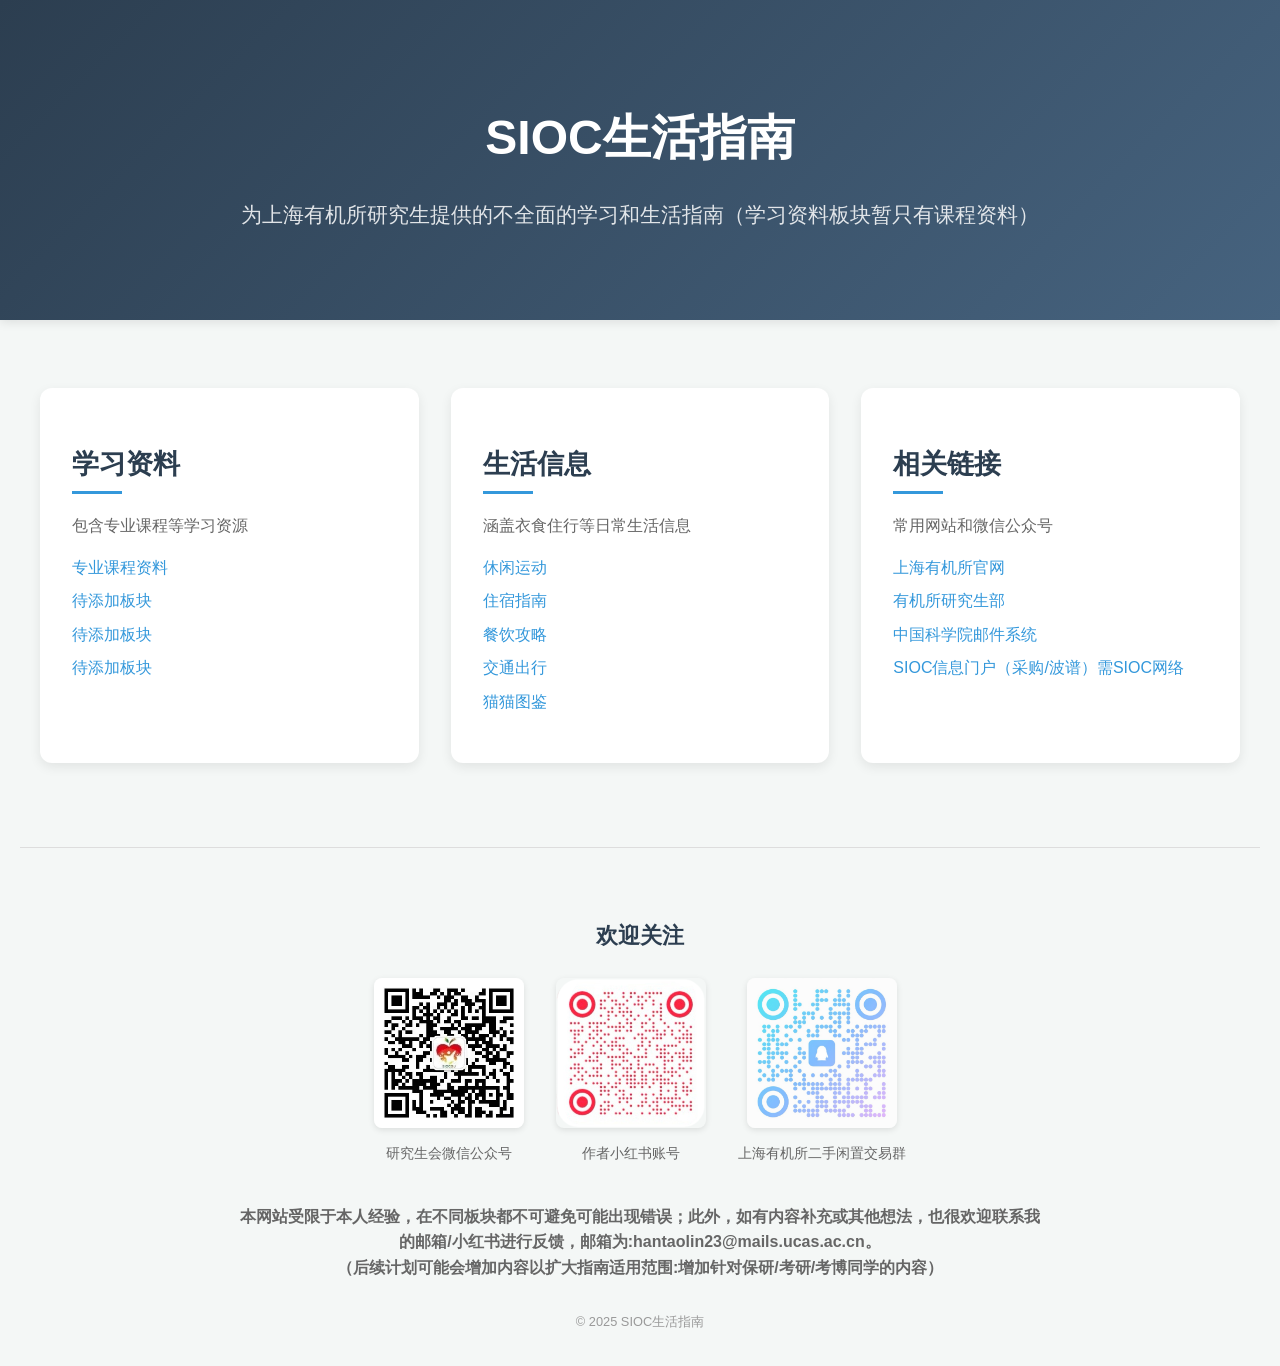
==== index.html @ 4892202c "refactor: 重构项目结构并优化图片资源管理 将图片资源从pic目录迁移至assets/images目录 提取公共CSS样式到assets/css目录 更新HTML文件引用路径 优化住宿和猫猫页" ====
<!DOCTYPE html>
<html lang="zh-CN">
<head>
    <meta charset="UTF-8">
    <meta name="viewport" content="width=device-width, initial-scale=1.0">
    <title>SIOC生活指南</title>
    <style>
        body {
            font-family: -apple-system, BlinkMacSystemFont, 'Segoe UI', Roboto, 'Helvetica Neue', Arial, sans-serif;
            line-height: 1.6;
            margin: 0;
            padding: 0;
            color: #333;
            background-color: #f4f7f6; /* Slightly off-white background */
        }
        @keyframes fadeIn {
            from { opacity: 0; transform: translateY(20px); }
            to { opacity: 1; transform: translateY(0); }
        }
        @keyframes subtleShine {
            0% { background-position: -200% center; }
            100% { background-position: 200% center; }
        }
        .container {
            max-width: 1200px;
            margin: 0 auto;
            padding: 20px;
        }
        header {
            background: linear-gradient(135deg, #2c3e50, #46637f);
            color: white;
            padding: 3rem 0;
            text-align: center;
            box-shadow: 0 2px 10px rgba(0,0,0,0.1);
        }
        .main-title {
            font-size: 3rem; /* Slightly larger */
            margin-bottom: 0.5rem; /* Reduced margin */
            font-weight: 700;
            animation: fadeIn 0.8s ease-out;
        }
        .subtitle {
            font-size: 1.3rem; /* Slightly larger */
            opacity: 0.85;
            font-weight: 300;
            animation: fadeIn 1s ease-out 0.2s; /* Delayed animation */
            animation-fill-mode: backwards; /* Ensure it starts from opacity 0 */
        }
        .content-grid {
            display: grid;
            grid-template-columns: repeat(auto-fit, minmax(300px, 1fr));
            gap: 2rem;
            margin-top: 3rem;
        }
        .section-card {
            background: white;
            border-radius: 12px; /* Softer corners */
            padding: 2rem; /* More padding */
            box-shadow: 0 4px 12px rgba(0,0,0,0.08);
            transition: transform 0.3s ease, box-shadow 0.3s ease;
            animation: fadeIn 0.5s ease-out forwards; /* Add fade in animation */
            opacity: 0; /* Start transparent for animation */
        }
        .section-card:hover {
            transform: translateY(-8px) scale(1.02); /* More pronounced hover */
            box-shadow: 0 8px 20px rgba(0,0,0,0.12);
        }
        /* Staggered animation for cards */
        .content-grid > .section-card:nth-child(1) { animation-delay: 0.1s; }
        .content-grid > .section-card:nth-child(2) { animation-delay: 0.2s; }
        .content-grid > .section-card:nth-child(3) { animation-delay: 0.3s; }
        /* Add more if there are more cards */
        .section-title {
            color: #2c3e50;
            font-size: 1.7rem; /* Slightly larger */
            margin-bottom: 1.2rem;
            position: relative;
            padding-bottom: 0.5rem;
        }
        .section-title::after {
            content: '';
            position: absolute;
            left: 0;
            bottom: 0;
            width: 50px;
            height: 3px;
            background-color: #3498db;
            transition: width 0.3s ease;
        }
        .section-card:hover .section-title::after {
            width: 80px;
        }
        .section-content {
            color: #666;
        }
        .section-list {
            list-style-type: none;
            padding: 0;
        }
        .section-list li {
            margin-bottom: 0.5rem;
        }
        .section-list a {
            color: #3498db;
            text-decoration: none;
            transition: color 0.3s ease, letter-spacing 0.3s ease;
            display: inline-block; /* For transform to work */
        }
        .section-list a:hover {
            color: #2980b9; /* Darker shade on hover */
            letter-spacing: 0.5px; /* Subtle letter spacing effect */
            text-decoration: none; /* Remove underline, rely on other effects */
        }
        /* 返回顶部按钮样式 */
        #backToTopBtn {
            display: none; /* 默认隐藏 */
            position: fixed;
            bottom: 30px;
            right: 30px;
            z-index: 99;
            border: none;
            outline: none;
            background-color: #3498db;
            color: white;
            cursor: pointer;
            padding: 15px;
            border-radius: 50%; /* 圆形按钮 */
            font-size: 18px;
            box-shadow: 0 4px 8px rgba(0,0,0,0.2);
            transition: background-color 0.3s ease, transform 0.3s ease;
        }

        #backToTopBtn:hover {
            background-color: #2980b9; /* 悬停时深色 */
            transform: scale(1.1); /* 悬停时放大 */
        }

        /* 更精致的链接悬停效果 */
        .section-list a {
            color: #3498db;
            text-decoration: none;
            transition: color 0.3s ease, letter-spacing 0.3s ease, transform 0.2s ease; /* 添加 transform 过渡 */
            display: inline-block; /* For transform to work */
            position: relative; /* 为下划线动画准备 */
        }
        .section-list a::after {
            content: '';
            position: absolute;
            width: 0;
            height: 2px;
            display: block;
            margin-top: 5px;
            right: 0;
            background: #2980b9;
            transition: width 0.3s ease;
            -webkit-transition: width 0.3s ease;
        }
        .section-list a:hover {
            color: #2980b9; /* Darker shade on hover */
            letter-spacing: 0.5px; /* Subtle letter spacing effect */
            text-decoration: none; /* Remove underline, rely on other effects */
            transform: translateY(-2px); /* 轻微上移 */
        }
        .section-list a:hover::after {
            width: 100%;
            left: 0;
            background: #2980b9;
        }

    </style>
</head>
<body>
    <header>
        <div class="container">
            <h1 class="main-title">SIOC生活指南</h1>
            <p class="subtitle">为上海有机所研究生提供的不全面的学习和生活指南（学习资料板块暂只有课程资料）</p>
        </div>
    </header>

    <main class="container">
        <div class="content-grid">
            <div class="section-card">
                <h2 class="section-title">学习资料</h2>
                <div class="section-content">
                    <p>包含专业课程等学习资源</p>
                    <ul class="section-list">
                        <li><a href="./study/courses.html">专业课程资料</a></li>
                        <li><a href="#">待添加板块</a></li>
                        <li><a href="#">待添加板块</a></li>
                        <li><a href="#">待添加板块</a></li>
                    </ul>
                </div>
            </div>

            <div class="section-card">
                <h2 class="section-title">生活信息</h2>
                <div class="section-content">
                    <p>涵盖衣食住行等日常生活信息</p>
                    <ul class="section-list">
                        <li><a href="./life/entertainment.html">休闲运动</a></li>
                        <li><a href="./life/accommodation.html">住宿指南</a></li>
                        <li><a href="./life/food.html">餐饮攻略</a></li>
                        <li><a href="./life/transportation.html">交通出行</a></li>
                        <li><a href="./life/cats.html">猫猫图鉴</a></li> <!-- 新增链接 -->
                    </ul>
                </div>
            </div>
            <div class="section-card">
                <h2 class="section-title">相关链接</h2>
                <div class="section-content">
                    <p>常用网站和微信公众号</p>
                    <ul class="section-list">
                        <li><a href="http://www.sioc.cas.cn/" target="_blank">上海有机所官网</a></li>
                        <li><a href="https://sioc.cas.cn/yjsb/" target="_blank">有机所研究生部</a></li>
                        <li><a href="https://mail.cstnet.cn/" target="_blank">中国科学院邮件系统</a></li>
                        <li><a href="http://eip.sioc.ac.cn/wps/portal/!ut/p/z0/04_Sj9CPykssy0xPLMnMz0vMAfIj8nKt8jNTrMoLivV88tMz8_QLsh0VAZSk7Xs!/" target="_blank">SIOC信息门户（采购/波谱）需SIOC网络</a></li>
                    </ul>
                </div>
            </div>
        </div>
    </main>

    <footer class="container" style="text-align: center; margin-top: 4rem; padding-top: 3rem; border-top: 1px solid #ddd;">
        <div class="qr-code-section">
            <h3 style="color: #2c3e50; margin-bottom: 1.5rem; font-size: 1.4rem;">欢迎关注</h3>
            <div style="display: flex; justify-content: center; align-items: center; gap: 2rem;">
                <div>
                                        <img src="assets/images/contact/sioc-yjsh.jpg" alt="研究生会微信公众号二维码" style="width: 150px; height: 150px; display: block; margin: 0 auto 0.5rem; border-radius: 8px; box-shadow: 0 2px 6px rgba(0,0,0,0.1); transition: transform 0.3s ease;">
                    <script>document.currentScript.previousElementSibling.onmouseover = function() { this.style.transform = 'scale(1.05)'; }; document.currentScript.previousElementSibling.onmouseout = function() { this.style.transform = 'scale(1)'; };</script>
                    <p style="font-size: 0.9rem; color: #666;">研究生会微信公众号</p>
                </div>
                <!-- 如果有其他二维码可以放在这里 -->
                <div>
                                        <img src="assets/images/contact/xhs2.png" alt="小红书二维码" style="width: 150px; height: 150px; display: block; margin: 0 auto 0.5rem; border-radius: 8px; box-shadow: 0 2px 6px rgba(0,0,0,0.1); transition: transform 0.3s ease;">
                    <script>document.currentScript.previousElementSibling.onmouseover = function() { this.style.transform = 'scale(1.05)'; }; document.currentScript.previousElementSibling.onmouseout = function() { this.style.transform = 'scale(1)'; };</script>
                    <p style="font-size: 0.9rem; color: #666;">作者小红书账号</p>
                </div>
                <div>
                                        <img src="assets/images/contact/二手群二维码.jpg" alt="上海有机所二手闲置交易群二维码" style="width: 150px; height: 150px; display: block; margin: 0 auto 0.5rem; border-radius: 8px; box-shadow: 0 2px 6px rgba(0,0,0,0.1); transition: transform 0.3s ease;">
                    <script>document.currentScript.previousElementSibling.onmouseover = function() { this.style.transform = 'scale(1.05)'; }; document.currentScript.previousElementSibling.onmouseout = function() { this.style.transform = 'scale(1)'; };</script>
                    <p style="font-size: 0.9rem; color: #666;">上海有机所二手闲置交易群</p>
                </div>
            </div>
        </div>
        <p style="margin-top: 1.5rem; font-size: 1rem; font-weight: bold; color: #666; max-width: 800px; margin-left: auto; margin-right: auto;">
            本网站受限于本人经验，在不同板块都不可避免可能出现错误；此外，如有内容补充或其他想法，也很欢迎联系我的邮箱/小红书进行反馈，邮箱为:hantaolin23@mails.ucas.ac.cn。<br>
            （后续计划可能会增加内容以扩大指南适用范围:增加针对保研/考研/考博同学的内容）
        </p>
        <p style="margin-top: 2rem; font-size: 0.8rem; color: #999;">© 2025 SIOC生活指南</p>
    </footer>

    <button onclick="scrollToTop()" id="backToTopBtn" title="返回顶部">&#8679;</button>

    <script>
        // 返回顶部按钮功能
        var backToTopBtn = document.getElementById("backToTopBtn");

        window.onscroll = function() {scrollFunction()};

        function scrollFunction() {
            if (document.body.scrollTop > 100 || document.documentElement.scrollTop > 100) {
                backToTopBtn.style.display = "block";
            } else {
                backToTopBtn.style.display = "none";
            }
        }

        function scrollToTop() {
            window.scrollTo({top: 0, behavior: 'smooth'});
        }

        // 页面滚动时元素优雅进入视线的动画 (Intersection Observer API)
        const cards = document.querySelectorAll('.section-card');
        const observerOptions = {
            root: null, // 默认视口
            rootMargin: '0px',
            threshold: 0.1 // 10% 可见时触发
        };

        const observer = new IntersectionObserver((entries, observer) => {
            entries.forEach(entry => {
                if (entry.isIntersecting) {
                    entry.target.style.animationPlayState = 'running';
                    // 可选: 动画执行一次后取消观察，避免重复触发
                    // observer.unobserve(entry.target);
                } else {
                    // 可选: 如果希望元素移出视口后重置动画，以便再次进入时播放
                    // entry.target.style.opacity = '0'; 
                    // entry.target.style.transform = 'translateY(20px)';
                }
            });
        }, observerOptions);

        cards.forEach(card => {
            // 初始化时暂停动画，等待进入视口
            card.style.animationPlayState = 'paused'; 
            observer.observe(card);
        });

    </script>
</body>
</html>
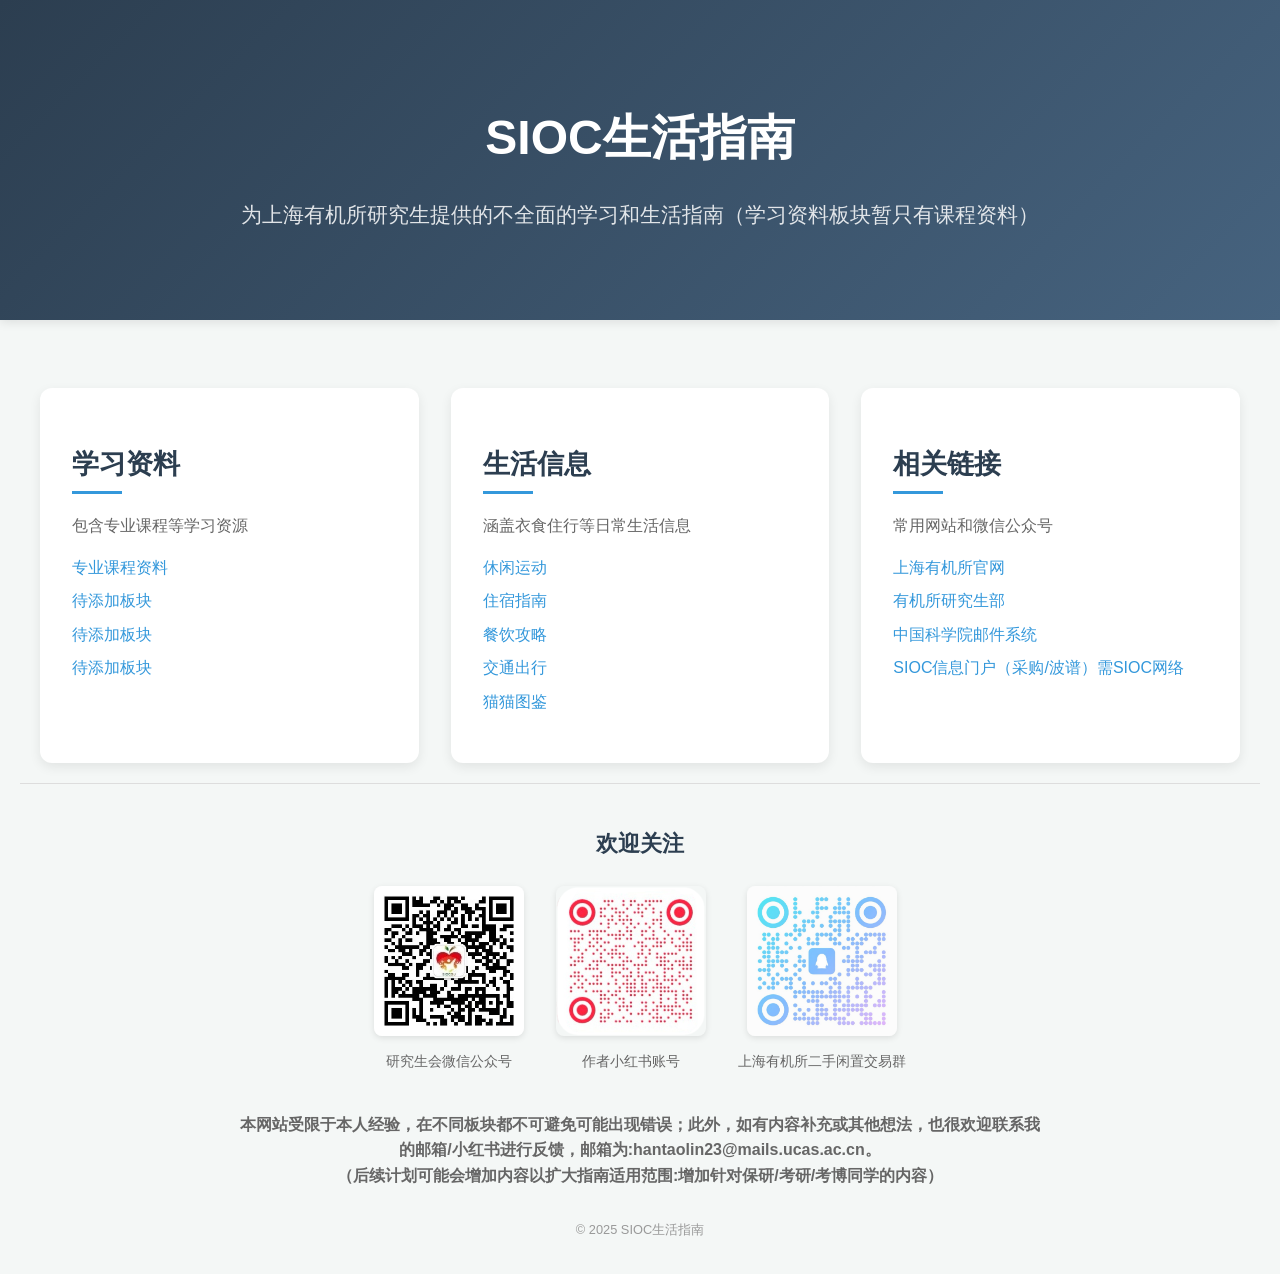
==== commit 78f125fe: "refactor: 将CSS和JS代码从HTML中分离到单独文件中 将内联的CSS样式和JavaScript代码从HTML文件中提取到单独的CSS和JS文件中，包括index.html、courses" ====
--- a/index.html
+++ b/index.html
@@ -4,170 +4,7 @@
     <meta charset="UTF-8">
     <meta name="viewport" content="width=device-width, initial-scale=1.0">
     <title>SIOC生活指南</title>
-    <style>
-        body {
-            font-family: -apple-system, BlinkMacSystemFont, 'Segoe UI', Roboto, 'Helvetica Neue', Arial, sans-serif;
-            line-height: 1.6;
-            margin: 0;
-            padding: 0;
-            color: #333;
-            background-color: #f4f7f6; /* Slightly off-white background */
-        }
-        @keyframes fadeIn {
-            from { opacity: 0; transform: translateY(20px); }
-            to { opacity: 1; transform: translateY(0); }
-        }
-        @keyframes subtleShine {
-            0% { background-position: -200% center; }
-            100% { background-position: 200% center; }
-        }
-        .container {
-            max-width: 1200px;
-            margin: 0 auto;
-            padding: 20px;
-        }
-        header {
-            background: linear-gradient(135deg, #2c3e50, #46637f);
-            color: white;
-            padding: 3rem 0;
-            text-align: center;
-            box-shadow: 0 2px 10px rgba(0,0,0,0.1);
-        }
-        .main-title {
-            font-size: 3rem; /* Slightly larger */
-            margin-bottom: 0.5rem; /* Reduced margin */
-            font-weight: 700;
-            animation: fadeIn 0.8s ease-out;
-        }
-        .subtitle {
-            font-size: 1.3rem; /* Slightly larger */
-            opacity: 0.85;
-            font-weight: 300;
-            animation: fadeIn 1s ease-out 0.2s; /* Delayed animation */
-            animation-fill-mode: backwards; /* Ensure it starts from opacity 0 */
-        }
-        .content-grid {
-            display: grid;
-            grid-template-columns: repeat(auto-fit, minmax(300px, 1fr));
-            gap: 2rem;
-            margin-top: 3rem;
-        }
-        .section-card {
-            background: white;
-            border-radius: 12px; /* Softer corners */
-            padding: 2rem; /* More padding */
-            box-shadow: 0 4px 12px rgba(0,0,0,0.08);
-            transition: transform 0.3s ease, box-shadow 0.3s ease;
-            animation: fadeIn 0.5s ease-out forwards; /* Add fade in animation */
-            opacity: 0; /* Start transparent for animation */
-        }
-        .section-card:hover {
-            transform: translateY(-8px) scale(1.02); /* More pronounced hover */
-            box-shadow: 0 8px 20px rgba(0,0,0,0.12);
-        }
-        /* Staggered animation for cards */
-        .content-grid > .section-card:nth-child(1) { animation-delay: 0.1s; }
-        .content-grid > .section-card:nth-child(2) { animation-delay: 0.2s; }
-        .content-grid > .section-card:nth-child(3) { animation-delay: 0.3s; }
-        /* Add more if there are more cards */
-        .section-title {
-            color: #2c3e50;
-            font-size: 1.7rem; /* Slightly larger */
-            margin-bottom: 1.2rem;
-            position: relative;
-            padding-bottom: 0.5rem;
-        }
-        .section-title::after {
-            content: '';
-            position: absolute;
-            left: 0;
-            bottom: 0;
-            width: 50px;
-            height: 3px;
-            background-color: #3498db;
-            transition: width 0.3s ease;
-        }
-        .section-card:hover .section-title::after {
-            width: 80px;
-        }
-        .section-content {
-            color: #666;
-        }
-        .section-list {
-            list-style-type: none;
-            padding: 0;
-        }
-        .section-list li {
-            margin-bottom: 0.5rem;
-        }
-        .section-list a {
-            color: #3498db;
-            text-decoration: none;
-            transition: color 0.3s ease, letter-spacing 0.3s ease;
-            display: inline-block; /* For transform to work */
-        }
-        .section-list a:hover {
-            color: #2980b9; /* Darker shade on hover */
-            letter-spacing: 0.5px; /* Subtle letter spacing effect */
-            text-decoration: none; /* Remove underline, rely on other effects */
-        }
-        /* 返回顶部按钮样式 */
-        #backToTopBtn {
-            display: none; /* 默认隐藏 */
-            position: fixed;
-            bottom: 30px;
-            right: 30px;
-            z-index: 99;
-            border: none;
-            outline: none;
-            background-color: #3498db;
-            color: white;
-            cursor: pointer;
-            padding: 15px;
-            border-radius: 50%; /* 圆形按钮 */
-            font-size: 18px;
-            box-shadow: 0 4px 8px rgba(0,0,0,0.2);
-            transition: background-color 0.3s ease, transform 0.3s ease;
-        }
-
-        #backToTopBtn:hover {
-            background-color: #2980b9; /* 悬停时深色 */
-            transform: scale(1.1); /* 悬停时放大 */
-        }
-
-        /* 更精致的链接悬停效果 */
-        .section-list a {
-            color: #3498db;
-            text-decoration: none;
-            transition: color 0.3s ease, letter-spacing 0.3s ease, transform 0.2s ease; /* 添加 transform 过渡 */
-            display: inline-block; /* For transform to work */
-            position: relative; /* 为下划线动画准备 */
-        }
-        .section-list a::after {
-            content: '';
-            position: absolute;
-            width: 0;
-            height: 2px;
-            display: block;
-            margin-top: 5px;
-            right: 0;
-            background: #2980b9;
-            transition: width 0.3s ease;
-            -webkit-transition: width 0.3s ease;
-        }
-        .section-list a:hover {
-            color: #2980b9; /* Darker shade on hover */
-            letter-spacing: 0.5px; /* Subtle letter spacing effect */
-            text-decoration: none; /* Remove underline, rely on other effects */
-            transform: translateY(-2px); /* 轻微上移 */
-        }
-        .section-list a:hover::after {
-            width: 100%;
-            left: 0;
-            background: #2980b9;
-        }
-
-    </style>
+    <link rel="stylesheet" href="./assets/css/index.css">
 </head>
 <body>
     <header>
@@ -220,83 +57,34 @@
         </div>
     </main>
 
-    <footer class="container" style="text-align: center; margin-top: 4rem; padding-top: 3rem; border-top: 1px solid #ddd;">
+    <footer class="container">
         <div class="qr-code-section">
-            <h3 style="color: #2c3e50; margin-bottom: 1.5rem; font-size: 1.4rem;">欢迎关注</h3>
-            <div style="display: flex; justify-content: center; align-items: center; gap: 2rem;">
+            <h3>欢迎关注</h3>
+            <div>
                 <div>
-                                        <img src="assets/images/contact/sioc-yjsh.jpg" alt="研究生会微信公众号二维码" style="width: 150px; height: 150px; display: block; margin: 0 auto 0.5rem; border-radius: 8px; box-shadow: 0 2px 6px rgba(0,0,0,0.1); transition: transform 0.3s ease;">
-                    <script>document.currentScript.previousElementSibling.onmouseover = function() { this.style.transform = 'scale(1.05)'; }; document.currentScript.previousElementSibling.onmouseout = function() { this.style.transform = 'scale(1)'; };</script>
-                    <p style="font-size: 0.9rem; color: #666;">研究生会微信公众号</p>
+                    <img src="assets/images/contact/sioc-yjsh.jpg" alt="研究生会微信公众号二维码">
+                    <p>研究生会微信公众号</p>
                 </div>
                 <!-- 如果有其他二维码可以放在这里 -->
                 <div>
-                                        <img src="assets/images/contact/xhs2.png" alt="小红书二维码" style="width: 150px; height: 150px; display: block; margin: 0 auto 0.5rem; border-radius: 8px; box-shadow: 0 2px 6px rgba(0,0,0,0.1); transition: transform 0.3s ease;">
-                    <script>document.currentScript.previousElementSibling.onmouseover = function() { this.style.transform = 'scale(1.05)'; }; document.currentScript.previousElementSibling.onmouseout = function() { this.style.transform = 'scale(1)'; };</script>
-                    <p style="font-size: 0.9rem; color: #666;">作者小红书账号</p>
+                    <img src="assets/images/contact/xhs2.png" alt="小红书二维码">
+                    <p>作者小红书账号</p>
                 </div>
                 <div>
-                                        <img src="assets/images/contact/二手群二维码.jpg" alt="上海有机所二手闲置交易群二维码" style="width: 150px; height: 150px; display: block; margin: 0 auto 0.5rem; border-radius: 8px; box-shadow: 0 2px 6px rgba(0,0,0,0.1); transition: transform 0.3s ease;">
-                    <script>document.currentScript.previousElementSibling.onmouseover = function() { this.style.transform = 'scale(1.05)'; }; document.currentScript.previousElementSibling.onmouseout = function() { this.style.transform = 'scale(1)'; };</script>
-                    <p style="font-size: 0.9rem; color: #666;">上海有机所二手闲置交易群</p>
+                    <img src="assets/images/contact/二手群二维码.jpg" alt="上海有机所二手闲置交易群二维码">
+                    <p>上海有机所二手闲置交易群</p>
                 </div>
             </div>
         </div>
-        <p style="margin-top: 1.5rem; font-size: 1rem; font-weight: bold; color: #666; max-width: 800px; margin-left: auto; margin-right: auto;">
+        <p>
             本网站受限于本人经验，在不同板块都不可避免可能出现错误；此外，如有内容补充或其他想法，也很欢迎联系我的邮箱/小红书进行反馈，邮箱为:hantaolin23@mails.ucas.ac.cn。<br>
             （后续计划可能会增加内容以扩大指南适用范围:增加针对保研/考研/考博同学的内容）
         </p>
-        <p style="margin-top: 2rem; font-size: 0.8rem; color: #999;">© 2025 SIOC生活指南</p>
+        <p>© 2025 SIOC生活指南</p>
     </footer>
 
     <button onclick="scrollToTop()" id="backToTopBtn" title="返回顶部">&#8679;</button>
 
-    <script>
-        // 返回顶部按钮功能
-        var backToTopBtn = document.getElementById("backToTopBtn");
-
-        window.onscroll = function() {scrollFunction()};
-
-        function scrollFunction() {
-            if (document.body.scrollTop > 100 || document.documentElement.scrollTop > 100) {
-                backToTopBtn.style.display = "block";
-            } else {
-                backToTopBtn.style.display = "none";
-            }
-        }
-
-        function scrollToTop() {
-            window.scrollTo({top: 0, behavior: 'smooth'});
-        }
-
-        // 页面滚动时元素优雅进入视线的动画 (Intersection Observer API)
-        const cards = document.querySelectorAll('.section-card');
-        const observerOptions = {
-            root: null, // 默认视口
-            rootMargin: '0px',
-            threshold: 0.1 // 10% 可见时触发
-        };
-
-        const observer = new IntersectionObserver((entries, observer) => {
-            entries.forEach(entry => {
-                if (entry.isIntersecting) {
-                    entry.target.style.animationPlayState = 'running';
-                    // 可选: 动画执行一次后取消观察，避免重复触发
-                    // observer.unobserve(entry.target);
-                } else {
-                    // 可选: 如果希望元素移出视口后重置动画，以便再次进入时播放
-                    // entry.target.style.opacity = '0'; 
-                    // entry.target.style.transform = 'translateY(20px)';
-                }
-            });
-        }, observerOptions);
-
-        cards.forEach(card => {
-            // 初始化时暂停动画，等待进入视口
-            card.style.animationPlayState = 'paused'; 
-            observer.observe(card);
-        });
-
-    </script>
+    <script src="./assets/js/index.js"></script>
 </body>
 </html>
--- a/assets/css/index.css
+++ b/assets/css/index.css
@@ -0,0 +1,216 @@
+body {
+    font-family: -apple-system, BlinkMacSystemFont, 'Segoe UI', Roboto, 'Helvetica Neue', Arial, sans-serif;
+    line-height: 1.6;
+    margin: 0;
+    padding: 0;
+    color: #333;
+    background-color: #f4f7f6; /* Slightly off-white background */
+}
+@keyframes fadeIn {
+    from { opacity: 0; transform: translateY(20px); }
+    to { opacity: 1; transform: translateY(0); }
+}
+@keyframes subtleShine {
+    0% { background-position: -200% center; }
+    100% { background-position: 200% center; }
+}
+.container {
+    max-width: 1200px;
+    margin: 0 auto;
+    padding: 20px;
+}
+header {
+    background: linear-gradient(135deg, #2c3e50, #46637f);
+    color: white;
+    padding: 3rem 0;
+    text-align: center;
+    box-shadow: 0 2px 10px rgba(0,0,0,0.1);
+}
+.main-title {
+    font-size: 3rem; /* Slightly larger */
+    margin-bottom: 0.5rem; /* Reduced margin */
+    font-weight: 700;
+    animation: fadeIn 0.8s ease-out;
+}
+.subtitle {
+    font-size: 1.3rem; /* Slightly larger */
+    opacity: 0.85;
+    font-weight: 300;
+    animation: fadeIn 1s ease-out 0.2s; /* Delayed animation */
+    animation-fill-mode: backwards; /* Ensure it starts from opacity 0 */
+}
+.content-grid {
+    display: grid;
+    grid-template-columns: repeat(auto-fit, minmax(300px, 1fr));
+    gap: 2rem;
+    margin-top: 3rem;
+}
+.section-card {
+    background: white;
+    border-radius: 12px; /* Softer corners */
+    padding: 2rem; /* More padding */
+    box-shadow: 0 4px 12px rgba(0,0,0,0.08);
+    transition: transform 0.3s ease, box-shadow 0.3s ease;
+    animation: fadeIn 0.5s ease-out forwards; /* Add fade in animation */
+    opacity: 0; /* Start transparent for animation */
+}
+.section-card:hover {
+    transform: translateY(-8px) scale(1.02); /* More pronounced hover */
+    box-shadow: 0 8px 20px rgba(0,0,0,0.12);
+}
+/* Staggered animation for cards */
+.content-grid > .section-card:nth-child(1) { animation-delay: 0.1s; }
+.content-grid > .section-card:nth-child(2) { animation-delay: 0.2s; }
+.content-grid > .section-card:nth-child(3) { animation-delay: 0.3s; }
+/* Add more if there are more cards */
+.section-title {
+    color: #2c3e50;
+    font-size: 1.7rem; /* Slightly larger */
+    margin-bottom: 1.2rem;
+    position: relative;
+    padding-bottom: 0.5rem;
+}
+.section-title::after {
+    content: '';
+    position: absolute;
+    left: 0;
+    bottom: 0;
+    width: 50px;
+    height: 3px;
+    background-color: #3498db;
+    transition: width 0.3s ease;
+}
+.section-card:hover .section-title::after {
+    width: 80px;
+}
+.section-content {
+    color: #666;
+}
+.section-list {
+    list-style-type: none;
+    padding: 0;
+}
+.section-list li {
+    margin-bottom: 0.5rem;
+}
+.section-list a {
+    color: #3498db;
+    text-decoration: none;
+    transition: color 0.3s ease, letter-spacing 0.3s ease;
+    display: inline-block; /* For transform to work */
+}
+.section-list a:hover {
+    color: #2980b9; /* Darker shade on hover */
+    letter-spacing: 0.5px; /* Subtle letter spacing effect */
+    text-decoration: none; /* Remove underline, rely on other effects */
+}
+/* 返回顶部按钮样式 */
+#backToTopBtn {
+    display: none; /* 默认隐藏 */
+    position: fixed;
+    bottom: 30px;
+    right: 30px;
+    z-index: 99;
+    border: none;
+    outline: none;
+    background-color: #3498db;
+    color: white;
+    cursor: pointer;
+    padding: 15px;
+    border-radius: 50%; /* 圆形按钮 */
+    font-size: 18px;
+    box-shadow: 0 4px 8px rgba(0,0,0,0.2);
+    transition: background-color 0.3s ease, transform 0.3s ease;
+}
+
+#backToTopBtn:hover {
+    background-color: #2980b9; /* 悬停时深色 */
+    transform: scale(1.1); /* 悬停时放大 */
+}
+
+/* 更精致的链接悬停效果 */
+.section-list a {
+    color: #3498db;
+    text-decoration: none;
+    transition: color 0.3s ease, letter-spacing 0.3s ease, transform 0.2s ease; /* 添加 transform 过渡 */
+    display: inline-block; /* For transform to work */
+    position: relative; /* 为下划线动画准备 */
+}
+.section-list a::after {
+    content: '';
+    position: absolute;
+    width: 0;
+    height: 2px;
+    display: block;
+    margin-top: 5px;
+    right: 0;
+    background: #2980b9;
+    transition: width 0.3s ease;
+    -webkit-transition: width 0.3s ease;
+}
+.section-list a:hover {
+    color: #2980b9; /* Darker shade on hover */
+    letter-spacing: 0.5px; /* Subtle letter spacing effect */
+    text-decoration: none; /* Remove underline, rely on other effects */
+    transform: translateY(-2px); /* 轻微上移 */
+}
+.section-list a:hover::after {
+    width: 100%;
+    left: 0;
+    background: #2980b9;
+}
+
+footer {
+    text-align: center;
+    margin-top: 4rem;
+    padding-top: 3rem;
+    border-top: 1px solid #ddd;
+}
+
+.qr-code-section h3 {
+    color: #2c3e50;
+    margin-bottom: 1.5rem;
+    font-size: 1.4rem;
+}
+
+.qr-code-section > div {
+    display: flex;
+    justify-content: center;
+    align-items: center;
+    gap: 2rem;
+}
+
+.qr-code-section img {
+    width: 150px;
+    height: 150px;
+    display: block;
+    margin: 0 auto 0.5rem;
+    border-radius: 8px;
+    box-shadow: 0 2px 6px rgba(0,0,0,0.1);
+    transition: transform 0.3s ease;
+}
+
+.qr-code-section img:hover {
+    transform: scale(1.05);
+}
+
+.qr-code-section p {
+    font-size: 0.9rem;
+    color: #666;
+}
+
+footer > p:nth-of-type(1) {
+    margin-top: 1.5rem;
+    font-size: 1rem;
+    font-weight: bold;
+    color: #666;
+    max-width: 800px;
+    margin-left: auto;
+    margin-right: auto;
+}
+
+footer > p:nth-of-type(2) {
+    margin-top: 2rem;
+    font-size: 0.8rem;
+    color: #999;
+}
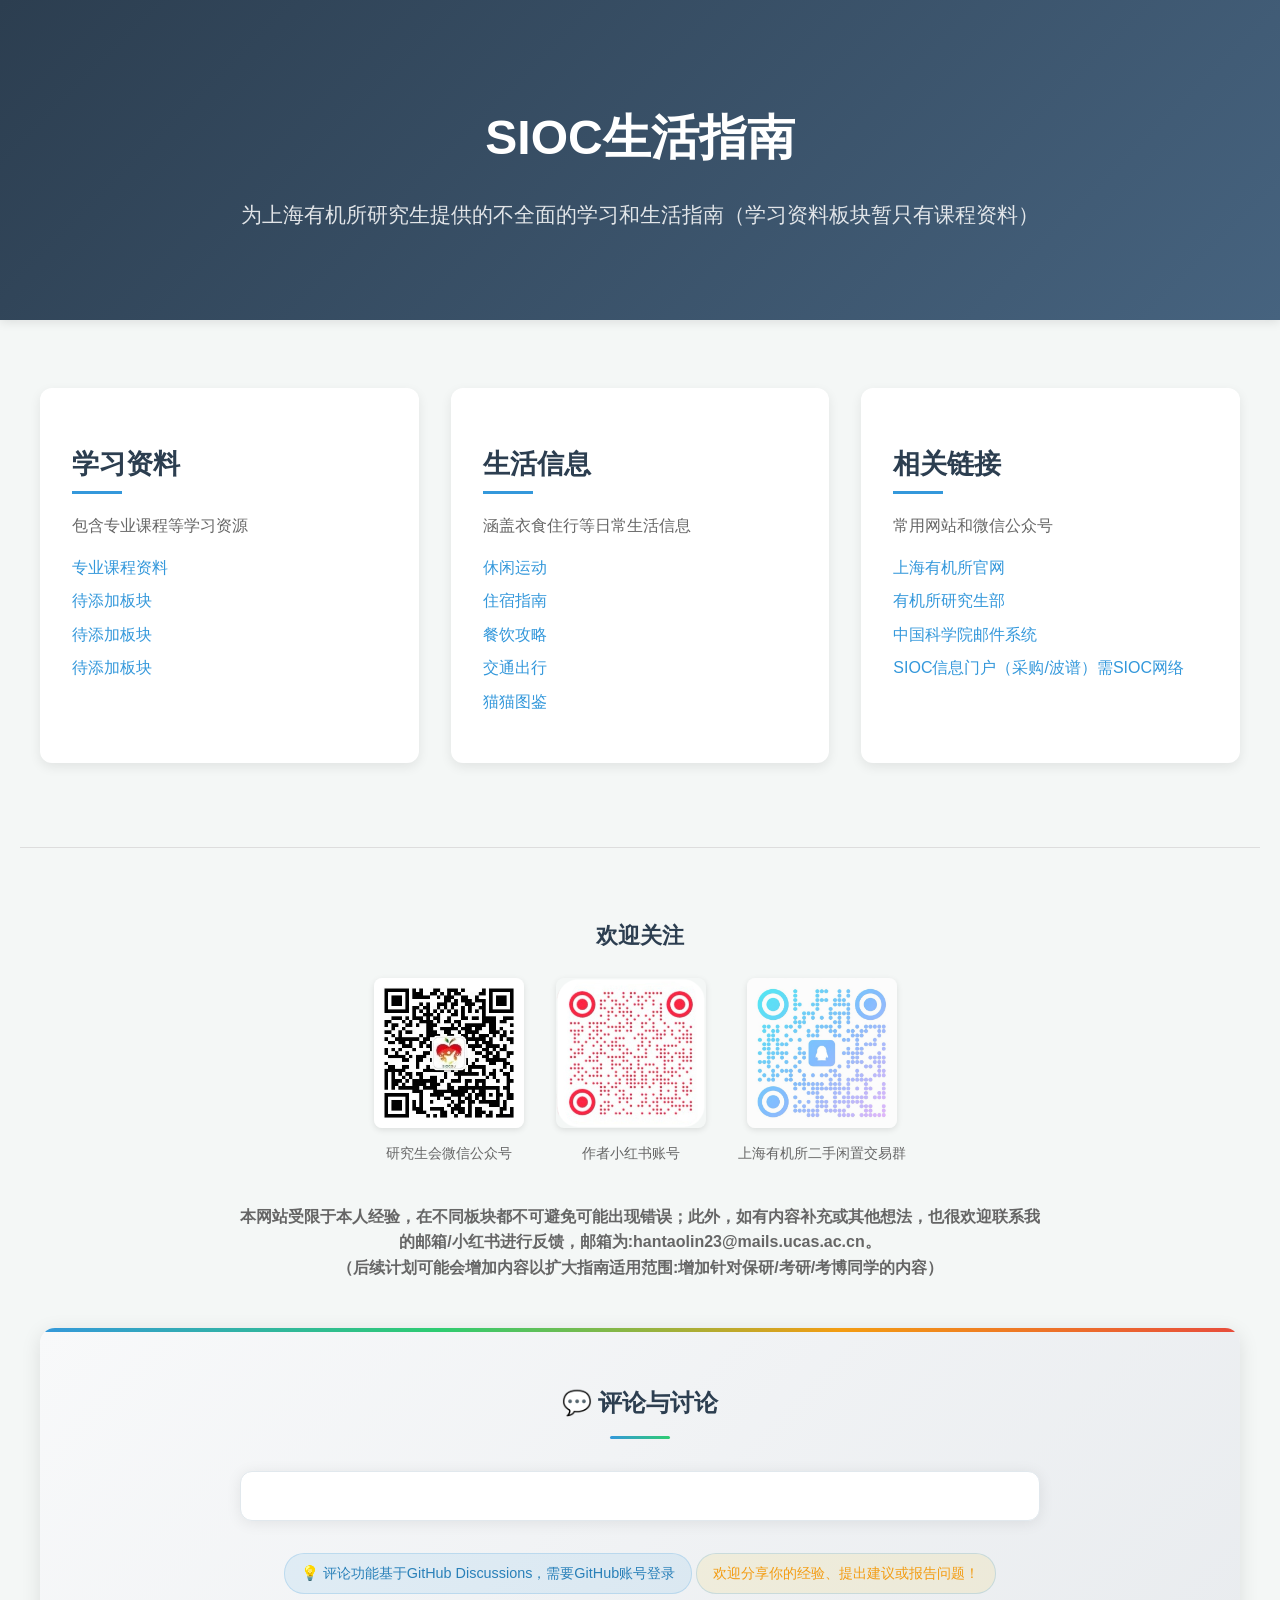
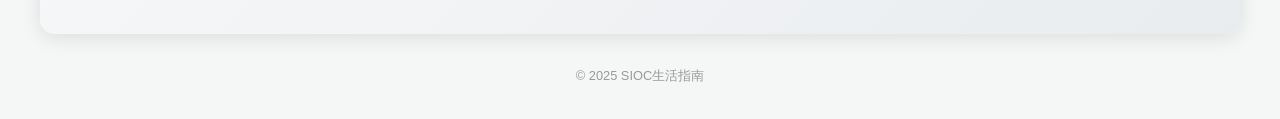
==== commit 870e63e1: "feat(评论系统): 为所有页面添加giscus评论功能 为网站所有主要页面添加基于GitHub Discussions的评论系统，包括： 1. 引入giscus客户端脚本 2. 添加评论区域HTM" ====
--- a/index.html
+++ b/index.html
@@ -4,7 +4,171 @@
     <meta charset="UTF-8">
     <meta name="viewport" content="width=device-width, initial-scale=1.0">
     <title>SIOC生活指南</title>
-    <link rel="stylesheet" href="./assets/css/index.css">
+    <link rel="stylesheet" href="assets/css/comments.css">
+    <style>
+        body {
+            font-family: -apple-system, BlinkMacSystemFont, 'Segoe UI', Roboto, 'Helvetica Neue', Arial, sans-serif;
+            line-height: 1.6;
+            margin: 0;
+            padding: 0;
+            color: #333;
+            background-color: #f4f7f6; /* Slightly off-white background */
+        }
+        @keyframes fadeIn {
+            from { opacity: 0; transform: translateY(20px); }
+            to { opacity: 1; transform: translateY(0); }
+        }
+        @keyframes subtleShine {
+            0% { background-position: -200% center; }
+            100% { background-position: 200% center; }
+        }
+        .container {
+            max-width: 1200px;
+            margin: 0 auto;
+            padding: 20px;
+        }
+        header {
+            background: linear-gradient(135deg, #2c3e50, #46637f);
+            color: white;
+            padding: 3rem 0;
+            text-align: center;
+            box-shadow: 0 2px 10px rgba(0,0,0,0.1);
+        }
+        .main-title {
+            font-size: 3rem; /* Slightly larger */
+            margin-bottom: 0.5rem; /* Reduced margin */
+            font-weight: 700;
+            animation: fadeIn 0.8s ease-out;
+        }
+        .subtitle {
+            font-size: 1.3rem; /* Slightly larger */
+            opacity: 0.85;
+            font-weight: 300;
+            animation: fadeIn 1s ease-out 0.2s; /* Delayed animation */
+            animation-fill-mode: backwards; /* Ensure it starts from opacity 0 */
+        }
+        .content-grid {
+            display: grid;
+            grid-template-columns: repeat(auto-fit, minmax(300px, 1fr));
+            gap: 2rem;
+            margin-top: 3rem;
+        }
+        .section-card {
+            background: white;
+            border-radius: 12px; /* Softer corners */
+            padding: 2rem; /* More padding */
+            box-shadow: 0 4px 12px rgba(0,0,0,0.08);
+            transition: transform 0.3s ease, box-shadow 0.3s ease;
+            animation: fadeIn 0.5s ease-out forwards; /* Add fade in animation */
+            opacity: 0; /* Start transparent for animation */
+        }
+        .section-card:hover {
+            transform: translateY(-8px) scale(1.02); /* More pronounced hover */
+            box-shadow: 0 8px 20px rgba(0,0,0,0.12);
+        }
+        /* Staggered animation for cards */
+        .content-grid > .section-card:nth-child(1) { animation-delay: 0.1s; }
+        .content-grid > .section-card:nth-child(2) { animation-delay: 0.2s; }
+        .content-grid > .section-card:nth-child(3) { animation-delay: 0.3s; }
+        /* Add more if there are more cards */
+        .section-title {
+            color: #2c3e50;
+            font-size: 1.7rem; /* Slightly larger */
+            margin-bottom: 1.2rem;
+            position: relative;
+            padding-bottom: 0.5rem;
+        }
+        .section-title::after {
+            content: '';
+            position: absolute;
+            left: 0;
+            bottom: 0;
+            width: 50px;
+            height: 3px;
+            background-color: #3498db;
+            transition: width 0.3s ease;
+        }
+        .section-card:hover .section-title::after {
+            width: 80px;
+        }
+        .section-content {
+            color: #666;
+        }
+        .section-list {
+            list-style-type: none;
+            padding: 0;
+        }
+        .section-list li {
+            margin-bottom: 0.5rem;
+        }
+        .section-list a {
+            color: #3498db;
+            text-decoration: none;
+            transition: color 0.3s ease, letter-spacing 0.3s ease;
+            display: inline-block; /* For transform to work */
+        }
+        .section-list a:hover {
+            color: #2980b9; /* Darker shade on hover */
+            letter-spacing: 0.5px; /* Subtle letter spacing effect */
+            text-decoration: none; /* Remove underline, rely on other effects */
+        }
+        /* 返回顶部按钮样式 */
+        #backToTopBtn {
+            display: none; /* 默认隐藏 */
+            position: fixed;
+            bottom: 30px;
+            right: 30px;
+            z-index: 99;
+            border: none;
+            outline: none;
+            background-color: #3498db;
+            color: white;
+            cursor: pointer;
+            padding: 15px;
+            border-radius: 50%; /* 圆形按钮 */
+            font-size: 18px;
+            box-shadow: 0 4px 8px rgba(0,0,0,0.2);
+            transition: background-color 0.3s ease, transform 0.3s ease;
+        }
+
+        #backToTopBtn:hover {
+            background-color: #2980b9; /* 悬停时深色 */
+            transform: scale(1.1); /* 悬停时放大 */
+        }
+
+        /* 更精致的链接悬停效果 */
+        .section-list a {
+            color: #3498db;
+            text-decoration: none;
+            transition: color 0.3s ease, letter-spacing 0.3s ease, transform 0.2s ease; /* 添加 transform 过渡 */
+            display: inline-block; /* For transform to work */
+            position: relative; /* 为下划线动画准备 */
+        }
+        .section-list a::after {
+            content: '';
+            position: absolute;
+            width: 0;
+            height: 2px;
+            display: block;
+            margin-top: 5px;
+            right: 0;
+            background: #2980b9;
+            transition: width 0.3s ease;
+            -webkit-transition: width 0.3s ease;
+        }
+        .section-list a:hover {
+            color: #2980b9; /* Darker shade on hover */
+            letter-spacing: 0.5px; /* Subtle letter spacing effect */
+            text-decoration: none; /* Remove underline, rely on other effects */
+            transform: translateY(-2px); /* 轻微上移 */
+        }
+        .section-list a:hover::after {
+            width: 100%;
+            left: 0;
+            background: #2980b9;
+        }
+
+    </style>
 </head>
 <body>
     <header>
@@ -57,34 +221,112 @@
         </div>
     </main>
 
-    <footer class="container">
+    <footer class="container" style="text-align: center; margin-top: 4rem; padding-top: 3rem; border-top: 1px solid #ddd;">
         <div class="qr-code-section">
-            <h3>欢迎关注</h3>
-            <div>
+            <h3 style="color: #2c3e50; margin-bottom: 1.5rem; font-size: 1.4rem;">欢迎关注</h3>
+            <div style="display: flex; justify-content: center; align-items: center; gap: 2rem;">
                 <div>
-                    <img src="assets/images/contact/sioc-yjsh.jpg" alt="研究生会微信公众号二维码">
-                    <p>研究生会微信公众号</p>
+                                        <img src="assets/images/contact/sioc-yjsh.jpg" alt="研究生会微信公众号二维码" style="width: 150px; height: 150px; display: block; margin: 0 auto 0.5rem; border-radius: 8px; box-shadow: 0 2px 6px rgba(0,0,0,0.1); transition: transform 0.3s ease;">
+                    <script>document.currentScript.previousElementSibling.onmouseover = function() { this.style.transform = 'scale(1.05)'; }; document.currentScript.previousElementSibling.onmouseout = function() { this.style.transform = 'scale(1)'; };</script>
+                    <p style="font-size: 0.9rem; color: #666;">研究生会微信公众号</p>
                 </div>
                 <!-- 如果有其他二维码可以放在这里 -->
                 <div>
-                    <img src="assets/images/contact/xhs2.png" alt="小红书二维码">
-                    <p>作者小红书账号</p>
+                                        <img src="assets/images/contact/xhs2.png" alt="小红书二维码" style="width: 150px; height: 150px; display: block; margin: 0 auto 0.5rem; border-radius: 8px; box-shadow: 0 2px 6px rgba(0,0,0,0.1); transition: transform 0.3s ease;">
+                    <script>document.currentScript.previousElementSibling.onmouseover = function() { this.style.transform = 'scale(1.05)'; }; document.currentScript.previousElementSibling.onmouseout = function() { this.style.transform = 'scale(1)'; };</script>
+                    <p style="font-size: 0.9rem; color: #666;">作者小红书账号</p>
                 </div>
                 <div>
-                    <img src="assets/images/contact/二手群二维码.jpg" alt="上海有机所二手闲置交易群二维码">
-                    <p>上海有机所二手闲置交易群</p>
+                                        <img src="assets/images/contact/二手群二维码.jpg" alt="上海有机所二手闲置交易群二维码" style="width: 150px; height: 150px; display: block; margin: 0 auto 0.5rem; border-radius: 8px; box-shadow: 0 2px 6px rgba(0,0,0,0.1); transition: transform 0.3s ease;">
+                    <script>document.currentScript.previousElementSibling.onmouseover = function() { this.style.transform = 'scale(1.05)'; }; document.currentScript.previousElementSibling.onmouseout = function() { this.style.transform = 'scale(1)'; };</script>
+                    <p style="font-size: 0.9rem; color: #666;">上海有机所二手闲置交易群</p>
                 </div>
             </div>
         </div>
-        <p>
+        <p style="margin-top: 1.5rem; font-size: 1rem; font-weight: bold; color: #666; max-width: 800px; margin-left: auto; margin-right: auto;">
             本网站受限于本人经验，在不同板块都不可避免可能出现错误；此外，如有内容补充或其他想法，也很欢迎联系我的邮箱/小红书进行反馈，邮箱为:hantaolin23@mails.ucas.ac.cn。<br>
             （后续计划可能会增加内容以扩大指南适用范围:增加针对保研/考研/考博同学的内容）
         </p>
-        <p>© 2025 SIOC生活指南</p>
+        
+        <!-- 位于页脚中的评论区域 -->
+        <section class="comments-section" style="margin-top: 3rem;">
+            <div class="comments-container">
+                <h3 class="comments-title">💬 评论与讨论</h3>
+                <div id="giscus-container">
+                    <script src="https://giscus.app/client.js"
+                            data-repo="jiaodu1307/sioc-life"
+                            data-repo-id="R_kgDOOV7PfQ"
+                            data-category="General"
+                            data-category-id="DIC_kwDOOV7Pfc4CxHjU"
+                            data-mapping="pathname"
+                            data-strict="0"
+                            data-reactions-enabled="1"
+                            data-emit-metadata="0"
+                            data-input-position="bottom"
+                            data-theme="preferred_color_scheme"
+                            data-lang="zh-CN"
+                            crossorigin="anonymous"
+                            async>
+                    </script>
+                </div>
+                <div class="comments-info">
+                    <p>💡 评论功能基于GitHub Discussions，需要GitHub账号登录</p>
+                    <p>欢迎分享你的经验、提出建议或报告问题！</p>
+                </div>
+            </div>
+        </section>
+        
+        <p style="margin-top: 2rem; font-size: 0.8rem; color: #999;">© 2025 SIOC生活指南</p>
     </footer>
 
     <button onclick="scrollToTop()" id="backToTopBtn" title="返回顶部">&#8679;</button>
 
-    <script src="./assets/js/index.js"></script>
+    <script>
+        // 返回顶部按钮功能
+        var backToTopBtn = document.getElementById("backToTopBtn");
+
+        window.onscroll = function() {scrollFunction()};
+
+        function scrollFunction() {
+            if (document.body.scrollTop > 100 || document.documentElement.scrollTop > 100) {
+                backToTopBtn.style.display = "block";
+            } else {
+                backToTopBtn.style.display = "none";
+            }
+        }
+
+        function scrollToTop() {
+            window.scrollTo({top: 0, behavior: 'smooth'});
+        }
+
+        // 页面滚动时元素优雅进入视线的动画 (Intersection Observer API)
+        const cards = document.querySelectorAll('.section-card');
+        const observerOptions = {
+            root: null, // 默认视口
+            rootMargin: '0px',
+            threshold: 0.1 // 10% 可见时触发
+        };
+
+        const observer = new IntersectionObserver((entries, observer) => {
+            entries.forEach(entry => {
+                if (entry.isIntersecting) {
+                    entry.target.style.animationPlayState = 'running';
+                    // 可选: 动画执行一次后取消观察，避免重复触发
+                    // observer.unobserve(entry.target);
+                } else {
+                    // 可选: 如果希望元素移出视口后重置动画，以便再次进入时播放
+                    // entry.target.style.opacity = '0'; 
+                    // entry.target.style.transform = 'translateY(20px)';
+                }
+            });
+        }, observerOptions);
+
+        cards.forEach(card => {
+            // 初始化时暂停动画，等待进入视口
+            card.style.animationPlayState = 'paused'; 
+            observer.observe(card);
+        });
+
+    </script>
 </body>
 </html>
--- a/assets/css/comments.css
+++ b/assets/css/comments.css
@@ -0,0 +1,180 @@
+/* Giscus评论系统自定义样式 */
+
+/* 评论区域容器 */
+.comments-section {
+    margin-top: 3rem;
+    padding: 2rem 20px;
+    background: linear-gradient(135deg, #f8f9fa 0%, #e9ecef 100%);
+    border-radius: 15px;
+    box-shadow: 0 4px 20px rgba(0, 0, 0, 0.1);
+    position: relative;
+    overflow: hidden;
+}
+
+.comments-section::before {
+    content: '';
+    position: absolute;
+    top: 0;
+    left: 0;
+    right: 0;
+    height: 4px;
+    background: linear-gradient(90deg, #3498db, #2ecc71, #f39c12, #e74c3c);
+    border-radius: 15px 15px 0 0;
+}
+
+.comments-container {
+    max-width: 800px;
+    margin: 0 auto;
+    position: relative;
+}
+
+/* 评论标题样式 */
+.comments-title {
+    text-align: center;
+    color: #2c3e50;
+    margin-bottom: 2rem;
+    font-size: 1.5rem;
+    font-weight: 600;
+    position: relative;
+    padding-bottom: 1rem;
+}
+
+.comments-title::after {
+    content: '';
+    position: absolute;
+    bottom: 0;
+    left: 50%;
+    transform: translateX(-50%);
+    width: 60px;
+    height: 3px;
+    background: linear-gradient(90deg, #3498db, #2ecc71);
+    border-radius: 2px;
+}
+
+/* Giscus容器样式 */
+#giscus-container {
+    background: white;
+    border-radius: 12px;
+    padding: 1.5rem;
+    box-shadow: 0 2px 15px rgba(0, 0, 0, 0.08);
+    border: 1px solid #e1e8ed;
+    transition: all 0.3s ease;
+}
+
+#giscus-container:hover {
+    box-shadow: 0 4px 25px rgba(0, 0, 0, 0.12);
+    transform: translateY(-2px);
+}
+
+/* 评论说明文字 */
+.comments-info {
+    text-align: center;
+    margin-top: 1.5rem;
+    font-size: 0.9rem;
+    color: #666;
+    line-height: 1.6;
+}
+
+.comments-info p {
+    margin: 0.5rem 0;
+    padding: 0.5rem 1rem;
+    background: rgba(255, 255, 255, 0.7);
+    border-radius: 20px;
+    display: inline-block;
+    border: 1px solid rgba(52, 152, 219, 0.2);
+}
+
+.comments-info p:first-child {
+    background: rgba(52, 152, 219, 0.1);
+    color: #2980b9;
+}
+
+.comments-info p:last-child {
+    background: rgba(241, 196, 15, 0.1);
+    color: #f39c12;
+}
+
+/* 响应式设计 */
+@media (max-width: 768px) {
+    .comments-section {
+        margin-top: 2rem;
+        padding: 1.5rem 15px;
+        border-radius: 10px;
+    }
+    
+    .comments-title {
+        font-size: 1.3rem;
+        margin-bottom: 1.5rem;
+    }
+    
+    #giscus-container {
+        padding: 1rem;
+        border-radius: 8px;
+    }
+    
+    .comments-info {
+        font-size: 0.85rem;
+    }
+    
+    .comments-info p {
+        display: block;
+        margin: 0.8rem auto;
+        max-width: 280px;
+    }
+}
+
+/* 深色主题适配 */
+@media (prefers-color-scheme: dark) {
+    .comments-section {
+        background: linear-gradient(135deg, #2c3e50 0%, #34495e 100%);
+    }
+    
+    .comments-title {
+        color: #ecf0f1;
+    }
+    
+    #giscus-container {
+        background: #34495e;
+        border-color: #4a5f7a;
+    }
+    
+    .comments-info {
+        color: #bdc3c7;
+    }
+    
+    .comments-info p {
+        background: rgba(52, 73, 94, 0.7);
+        border-color: rgba(52, 152, 219, 0.3);
+    }
+    
+    .comments-info p:first-child {
+        background: rgba(52, 152, 219, 0.2);
+        color: #5dade2;
+    }
+    
+    .comments-info p:last-child {
+        background: rgba(241, 196, 15, 0.2);
+        color: #f4d03f;
+    }
+}
+
+/* 动画效果 */
+.comments-section {
+    animation: fadeInUp 0.6s ease-out;
+}
+
+@keyframes fadeInUp {
+    from {
+        opacity: 0;
+        transform: translateY(30px);
+    }
+    to {
+        opacity: 1;
+        transform: translateY(0);
+    }
+}
+
+/* Giscus iframe 自定义样式 */
+.giscus-frame {
+    border-radius: 8px !important;
+}
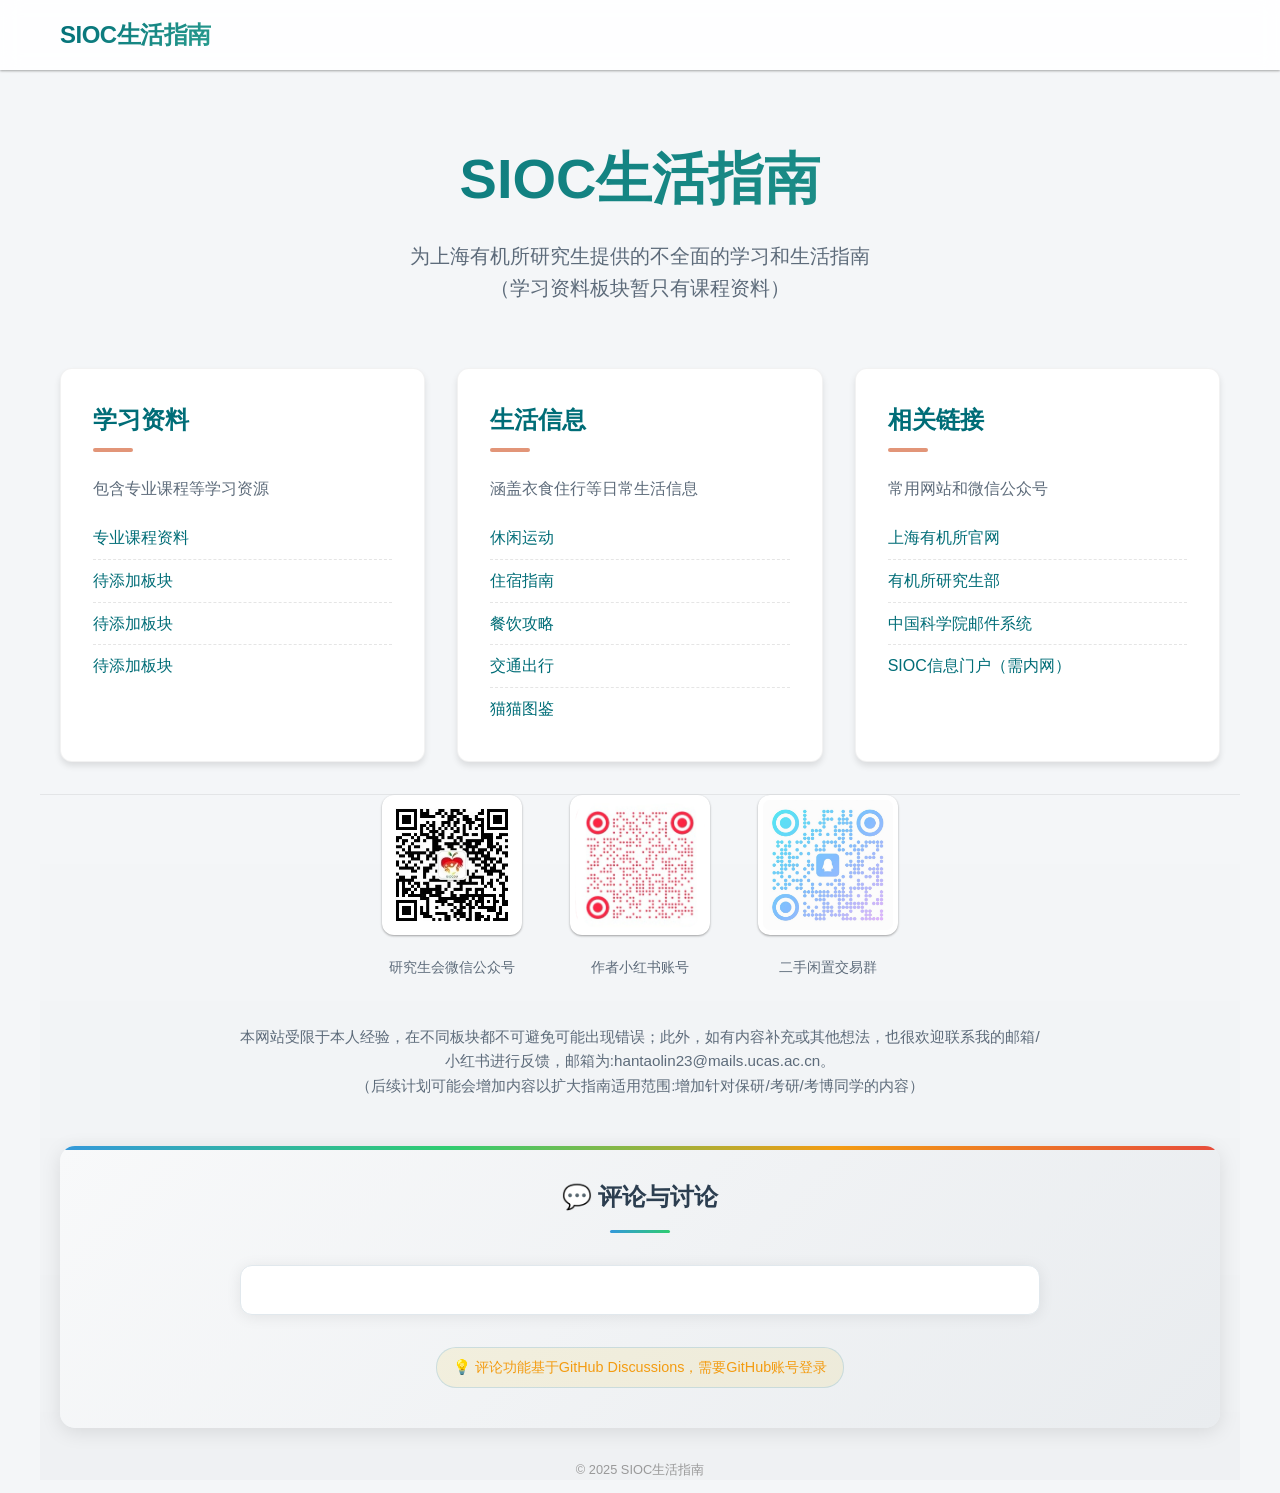
==== commit 4dee8c8d: "feat(ui): 全面重构UI设计并优化交互体验 重构整体UI设计，引入现代化配色方案和组件样式 添加淡入动画和滚动交互效果提升用户体验 统一各页面布局和样式，增强视觉一致性 优化卡片、按钮等组件的" ====
--- a/index.html
+++ b/index.html
@@ -4,183 +4,28 @@
     <meta charset="UTF-8">
     <meta name="viewport" content="width=device-width, initial-scale=1.0">
     <title>SIOC生活指南</title>
+    <link rel="stylesheet" href="assets/css/common.css">
     <link rel="stylesheet" href="assets/css/comments.css">
-    <style>
-        body {
-            font-family: -apple-system, BlinkMacSystemFont, 'Segoe UI', Roboto, 'Helvetica Neue', Arial, sans-serif;
-            line-height: 1.6;
-            margin: 0;
-            padding: 0;
-            color: #333;
-            background-color: #f4f7f6; /* Slightly off-white background */
-        }
-        @keyframes fadeIn {
-            from { opacity: 0; transform: translateY(20px); }
-            to { opacity: 1; transform: translateY(0); }
-        }
-        @keyframes subtleShine {
-            0% { background-position: -200% center; }
-            100% { background-position: 200% center; }
-        }
-        .container {
-            max-width: 1200px;
-            margin: 0 auto;
-            padding: 20px;
-        }
-        header {
-            background: linear-gradient(135deg, #2c3e50, #46637f);
-            color: white;
-            padding: 3rem 0;
-            text-align: center;
-            box-shadow: 0 2px 10px rgba(0,0,0,0.1);
-        }
-        .main-title {
-            font-size: 3rem; /* Slightly larger */
-            margin-bottom: 0.5rem; /* Reduced margin */
-            font-weight: 700;
-            animation: fadeIn 0.8s ease-out;
-        }
-        .subtitle {
-            font-size: 1.3rem; /* Slightly larger */
-            opacity: 0.85;
-            font-weight: 300;
-            animation: fadeIn 1s ease-out 0.2s; /* Delayed animation */
-            animation-fill-mode: backwards; /* Ensure it starts from opacity 0 */
-        }
-        .content-grid {
-            display: grid;
-            grid-template-columns: repeat(auto-fit, minmax(300px, 1fr));
-            gap: 2rem;
-            margin-top: 3rem;
-        }
-        .section-card {
-            background: white;
-            border-radius: 12px; /* Softer corners */
-            padding: 2rem; /* More padding */
-            box-shadow: 0 4px 12px rgba(0,0,0,0.08);
-            transition: transform 0.3s ease, box-shadow 0.3s ease;
-            animation: fadeIn 0.5s ease-out forwards; /* Add fade in animation */
-            opacity: 0; /* Start transparent for animation */
-        }
-        .section-card:hover {
-            transform: translateY(-8px) scale(1.02); /* More pronounced hover */
-            box-shadow: 0 8px 20px rgba(0,0,0,0.12);
-        }
-        /* Staggered animation for cards */
-        .content-grid > .section-card:nth-child(1) { animation-delay: 0.1s; }
-        .content-grid > .section-card:nth-child(2) { animation-delay: 0.2s; }
-        .content-grid > .section-card:nth-child(3) { animation-delay: 0.3s; }
-        /* Add more if there are more cards */
-        .section-title {
-            color: #2c3e50;
-            font-size: 1.7rem; /* Slightly larger */
-            margin-bottom: 1.2rem;
-            position: relative;
-            padding-bottom: 0.5rem;
-        }
-        .section-title::after {
-            content: '';
-            position: absolute;
-            left: 0;
-            bottom: 0;
-            width: 50px;
-            height: 3px;
-            background-color: #3498db;
-            transition: width 0.3s ease;
-        }
-        .section-card:hover .section-title::after {
-            width: 80px;
-        }
-        .section-content {
-            color: #666;
-        }
-        .section-list {
-            list-style-type: none;
-            padding: 0;
-        }
-        .section-list li {
-            margin-bottom: 0.5rem;
-        }
-        .section-list a {
-            color: #3498db;
-            text-decoration: none;
-            transition: color 0.3s ease, letter-spacing 0.3s ease;
-            display: inline-block; /* For transform to work */
-        }
-        .section-list a:hover {
-            color: #2980b9; /* Darker shade on hover */
-            letter-spacing: 0.5px; /* Subtle letter spacing effect */
-            text-decoration: none; /* Remove underline, rely on other effects */
-        }
-        /* 返回顶部按钮样式 */
-        #backToTopBtn {
-            display: none; /* 默认隐藏 */
-            position: fixed;
-            bottom: 30px;
-            right: 30px;
-            z-index: 99;
-            border: none;
-            outline: none;
-            background-color: #3498db;
-            color: white;
-            cursor: pointer;
-            padding: 15px;
-            border-radius: 50%; /* 圆形按钮 */
-            font-size: 18px;
-            box-shadow: 0 4px 8px rgba(0,0,0,0.2);
-            transition: background-color 0.3s ease, transform 0.3s ease;
-        }
-
-        #backToTopBtn:hover {
-            background-color: #2980b9; /* 悬停时深色 */
-            transform: scale(1.1); /* 悬停时放大 */
-        }
-
-        /* 更精致的链接悬停效果 */
-        .section-list a {
-            color: #3498db;
-            text-decoration: none;
-            transition: color 0.3s ease, letter-spacing 0.3s ease, transform 0.2s ease; /* 添加 transform 过渡 */
-            display: inline-block; /* For transform to work */
-            position: relative; /* 为下划线动画准备 */
-        }
-        .section-list a::after {
-            content: '';
-            position: absolute;
-            width: 0;
-            height: 2px;
-            display: block;
-            margin-top: 5px;
-            right: 0;
-            background: #2980b9;
-            transition: width 0.3s ease;
-            -webkit-transition: width 0.3s ease;
-        }
-        .section-list a:hover {
-            color: #2980b9; /* Darker shade on hover */
-            letter-spacing: 0.5px; /* Subtle letter spacing effect */
-            text-decoration: none; /* Remove underline, rely on other effects */
-            transform: translateY(-2px); /* 轻微上移 */
-        }
-        .section-list a:hover::after {
-            width: 100%;
-            left: 0;
-            background: #2980b9;
-        }
-
-    </style>
 </head>
 <body>
     <header>
-        <div class="container">
-            <h1 class="main-title">SIOC生活指南</h1>
-            <p class="subtitle">为上海有机所研究生提供的不全面的学习和生活指南（学习资料板块暂只有课程资料）</p>
+        <div class="header-content">
+            <h1>SIOC生活指南</h1>
+            <!-- Optional: Add navigation links here if needed -->
+            <nav></nav>
         </div>
     </header>
 
+    <div class="container fade-element">
+        <div style="text-align: center; margin: 4rem 0;">
+            <h1 class="main-title">SIOC生活指南</h1>
+            <p class="subtitle">为上海有机所研究生提供的不全面的学习和生活指南<br>（学习资料板块暂只有课程资料）</p>
+        </div>
+    </div>
+
     <main class="container">
         <div class="content-grid">
-            <div class="section-card">
+            <div class="section-card fade-element">
                 <h2 class="section-title">学习资料</h2>
                 <div class="section-content">
                     <p>包含专业课程等学习资源</p>
@@ -193,7 +38,7 @@
                 </div>
             </div>
 
-            <div class="section-card">
+            <div class="section-card fade-element">
                 <h2 class="section-title">生活信息</h2>
                 <div class="section-content">
                     <p>涵盖衣食住行等日常生活信息</p>
@@ -202,11 +47,12 @@
                         <li><a href="./life/accommodation.html">住宿指南</a></li>
                         <li><a href="./life/food.html">餐饮攻略</a></li>
                         <li><a href="./life/transportation.html">交通出行</a></li>
-                        <li><a href="./life/cats.html">猫猫图鉴</a></li> <!-- 新增链接 -->
+                        <li><a href="./life/cats.html">猫猫图鉴</a></li>
                     </ul>
                 </div>
             </div>
-            <div class="section-card">
+
+            <div class="section-card fade-element">
                 <h2 class="section-title">相关链接</h2>
                 <div class="section-content">
                     <p>常用网站和微信公众号</p>
@@ -214,42 +60,38 @@
                         <li><a href="http://www.sioc.cas.cn/" target="_blank">上海有机所官网</a></li>
                         <li><a href="https://sioc.cas.cn/yjsb/" target="_blank">有机所研究生部</a></li>
                         <li><a href="https://mail.cstnet.cn/" target="_blank">中国科学院邮件系统</a></li>
-                        <li><a href="http://eip.sioc.ac.cn/wps/portal/!ut/p/z0/04_Sj9CPykssy0xPLMnMz0vMAfIj8nKt8jNTrMoLivV88tMz8_QLsh0VAZSk7Xs!/" target="_blank">SIOC信息门户（采购/波谱）需SIOC网络</a></li>
+                        <li><a href="http://eip.sioc.ac.cn/wps/portal/!ut/p/z0/04_Sj9CPykssy0xPLMnMz0vMAfIj8nKt8jNTrMoLivV88tMz8_QLsh0VAZSk7Xs!/" target="_blank">SIOC信息门户（需内网）</a></li>
                     </ul>
                 </div>
             </div>
         </div>
     </main>
 
-    <footer class="container" style="text-align: center; margin-top: 4rem; padding-top: 3rem; border-top: 1px solid #ddd;">
-        <div class="qr-code-section">
-            <h3 style="color: #2c3e50; margin-bottom: 1.5rem; font-size: 1.4rem;">欢迎关注</h3>
-            <div style="display: flex; justify-content: center; align-items: center; gap: 2rem;">
-                <div>
-                                        <img src="assets/images/contact/sioc-yjsh.jpg" alt="研究生会微信公众号二维码" style="width: 150px; height: 150px; display: block; margin: 0 auto 0.5rem; border-radius: 8px; box-shadow: 0 2px 6px rgba(0,0,0,0.1); transition: transform 0.3s ease;">
-                    <script>document.currentScript.previousElementSibling.onmouseover = function() { this.style.transform = 'scale(1.05)'; }; document.currentScript.previousElementSibling.onmouseout = function() { this.style.transform = 'scale(1)'; };</script>
-                    <p style="font-size: 0.9rem; color: #666;">研究生会微信公众号</p>
-                </div>
-                <!-- 如果有其他二维码可以放在这里 -->
-                <div>
-                                        <img src="assets/images/contact/xhs2.png" alt="小红书二维码" style="width: 150px; height: 150px; display: block; margin: 0 auto 0.5rem; border-radius: 8px; box-shadow: 0 2px 6px rgba(0,0,0,0.1); transition: transform 0.3s ease;">
-                    <script>document.currentScript.previousElementSibling.onmouseover = function() { this.style.transform = 'scale(1.05)'; }; document.currentScript.previousElementSibling.onmouseout = function() { this.style.transform = 'scale(1)'; };</script>
-                    <p style="font-size: 0.9rem; color: #666;">作者小红书账号</p>
-                </div>
-                <div>
-                                        <img src="assets/images/contact/二手群二维码.jpg" alt="上海有机所二手闲置交易群二维码" style="width: 150px; height: 150px; display: block; margin: 0 auto 0.5rem; border-radius: 8px; box-shadow: 0 2px 6px rgba(0,0,0,0.1); transition: transform 0.3s ease;">
-                    <script>document.currentScript.previousElementSibling.onmouseover = function() { this.style.transform = 'scale(1.05)'; }; document.currentScript.previousElementSibling.onmouseout = function() { this.style.transform = 'scale(1)'; };</script>
-                    <p style="font-size: 0.9rem; color: #666;">上海有机所二手闲置交易群</p>
-                </div>
+    <footer class="container">
+        <div class="qr-section fade-element">
+            <div class="qr-item">
+                <img src="assets/images/contact/sioc-yjsh.jpg" alt="研究生会微信公众号二维码" class="qr-img">
+                <p class="qr-desc">研究生会微信公众号</p>
+            </div>
+            <div class="qr-item">
+                <img src="assets/images/contact/xhs2.png" alt="小红书二维码" class="qr-img">
+                <p class="qr-desc">作者小红书账号</p>
+            </div>
+            <div class="qr-item">
+                <img src="assets/images/contact/二手群二维码.jpg" alt="上海有机所二手闲置交易群二维码" class="qr-img">
+                <p class="qr-desc">二手闲置交易群</p>
             </div>
         </div>
-        <p style="margin-top: 1.5rem; font-size: 1rem; font-weight: bold; color: #666; max-width: 800px; margin-left: auto; margin-right: auto;">
-            本网站受限于本人经验，在不同板块都不可避免可能出现错误；此外，如有内容补充或其他想法，也很欢迎联系我的邮箱/小红书进行反馈，邮箱为:hantaolin23@mails.ucas.ac.cn。<br>
-            （后续计划可能会增加内容以扩大指南适用范围:增加针对保研/考研/考博同学的内容）
-        </p>
+
+        <div class="footer-content fade-element">
+            <p>
+                本网站受限于本人经验，在不同板块都不可避免可能出现错误；此外，如有内容补充或其他想法，也很欢迎联系我的邮箱/小红书进行反馈，邮箱为:hantaolin23@mails.ucas.ac.cn。<br>
+                （后续计划可能会增加内容以扩大指南适用范围:增加针对保研/考研/考博同学的内容）
+            </p>
+        </div>
         
-        <!-- 位于页脚中的评论区域 -->
-        <section class="comments-section" style="margin-top: 3rem;">
+        <!-- Giscus Comments -->
+        <section class="comments-section fade-element" style="margin-top: 3rem;">
             <div class="comments-container">
                 <h3 class="comments-title">💬 评论与讨论</h3>
                 <div id="giscus-container">
@@ -271,7 +113,6 @@
                 </div>
                 <div class="comments-info">
                     <p>💡 评论功能基于GitHub Discussions，需要GitHub账号登录</p>
-                    <p>欢迎分享你的经验、提出建议或报告问题！</p>
                 </div>
             </div>
         </section>
@@ -279,54 +120,7 @@
         <p style="margin-top: 2rem; font-size: 0.8rem; color: #999;">© 2025 SIOC生活指南</p>
     </footer>
 
-    <button onclick="scrollToTop()" id="backToTopBtn" title="返回顶部">&#8679;</button>
-
-    <script>
-        // 返回顶部按钮功能
-        var backToTopBtn = document.getElementById("backToTopBtn");
-
-        window.onscroll = function() {scrollFunction()};
-
-        function scrollFunction() {
-            if (document.body.scrollTop > 100 || document.documentElement.scrollTop > 100) {
-                backToTopBtn.style.display = "block";
-            } else {
-                backToTopBtn.style.display = "none";
-            }
-        }
-
-        function scrollToTop() {
-            window.scrollTo({top: 0, behavior: 'smooth'});
-        }
-
-        // 页面滚动时元素优雅进入视线的动画 (Intersection Observer API)
-        const cards = document.querySelectorAll('.section-card');
-        const observerOptions = {
-            root: null, // 默认视口
-            rootMargin: '0px',
-            threshold: 0.1 // 10% 可见时触发
-        };
-
-        const observer = new IntersectionObserver((entries, observer) => {
-            entries.forEach(entry => {
-                if (entry.isIntersecting) {
-                    entry.target.style.animationPlayState = 'running';
-                    // 可选: 动画执行一次后取消观察，避免重复触发
-                    // observer.unobserve(entry.target);
-                } else {
-                    // 可选: 如果希望元素移出视口后重置动画，以便再次进入时播放
-                    // entry.target.style.opacity = '0'; 
-                    // entry.target.style.transform = 'translateY(20px)';
-                }
-            });
-        }, observerOptions);
-
-        cards.forEach(card => {
-            // 初始化时暂停动画，等待进入视口
-            card.style.animationPlayState = 'paused'; 
-            observer.observe(card);
-        });
-
-    </script>
+    <button id="backToTopBtn" title="回到顶部">↑</button>
+    <script src="assets/js/common.js"></script>
 </body>
-</html>+</html>
--- a/assets/css/common.css
+++ b/assets/css/common.css
@@ -0,0 +1,455 @@
+:root {
+    /* Color Palette - Modern Scientific/Organic */
+    --primary-color: #006d77;       /* Deep Teal */
+    --primary-light: #83c5be;       /* Light Teal */
+    --secondary-color: #edf6f9;     /* Ice White */
+    --accent-color: #e29578;        /* Terracotta */
+    --text-main: #2b2d42;           /* Dark Slate */
+    --text-light: #5d6b7a;          /* Muted Blue-Grey */
+    --bg-body: #f4f6f8;             /* Light Grayish Blue */
+    --bg-card: #ffffff;
+    
+    /* Gradients */
+    --gradient-header: linear-gradient(135deg, var(--primary-color), #2a9d8f);
+
+    /* Spacing & Layout */
+    --container-width: 1200px;
+    --header-height: 70px;
+    --border-radius-sm: 8px;
+    --border-radius-md: 12px;
+    --border-radius-lg: 20px;
+
+    /* Shadows */
+    --shadow-sm: 0 1px 3px rgba(0,0,0,0.12), 0 1px 2px rgba(0,0,0,0.24);
+    --shadow-md: 0 4px 6px rgba(0,0,0,0.1);
+    --shadow-lg: 0 10px 15px -3px rgba(0,0,0,0.1), 0 4px 6px -2px rgba(0,0,0,0.05);
+    --shadow-hover: 0 20px 25px -5px rgba(0,0,0,0.1), 0 10px 10px -5px rgba(0,0,0,0.04);
+
+    /* Typography */
+    --font-main: 'Inter', -apple-system, BlinkMacSystemFont, "Segoe UI", Roboto, "Helvetica Neue", Arial, sans-serif;
+    --font-heading: 'Noto Sans SC', var(--font-main);
+}
+
+*, *::before, *::after {
+    box-sizing: border-box;
+}
+
+body {
+    font-family: var(--font-main);
+    line-height: 1.6;
+    margin: 0;
+    padding: 0;
+    color: var(--text-main);
+    background-color: var(--bg-body);
+    -webkit-font-smoothing: antialiased;
+}
+
+/* Typography */
+h1, h2, h3, h4, h5, h6 {
+    font-family: var(--font-heading);
+    margin-top: 0;
+    margin-bottom: 0.5em;
+    font-weight: 700;
+    color: var(--text-main);
+}
+
+a {
+    color: var(--primary-color);
+    text-decoration: none;
+    transition: color 0.2s ease;
+}
+
+a:hover {
+    color: var(--accent-color);
+}
+
+/* Layout */
+.container {
+    max-width: var(--container-width);
+    margin: 0 auto;
+    padding: 0 20px;
+}
+
+/* Header */
+header {
+    background: var(--bg-card);
+    box-shadow: var(--shadow-sm);
+    position: sticky;
+    top: 0;
+    z-index: 1000;
+    height: var(--header-height);
+    display: flex;
+    align-items: center;
+    backdrop-filter: blur(10px);
+    background-color: rgba(255, 255, 255, 0.9);
+}
+
+.header-content {
+    display: flex;
+    justify-content: space-between;
+    align-items: center;
+    width: 100%;
+    max-width: var(--container-width);
+    margin: 0 auto;
+    padding: 0 20px;
+}
+
+.header-content h1 {
+    font-size: 1.5rem;
+    margin: 0;
+    background: var(--gradient-header);
+    -webkit-background-clip: text;
+    -webkit-text-fill-color: transparent;
+    font-weight: 800;
+    letter-spacing: -0.5px;
+}
+
+.back-link {
+    display: inline-flex;
+    align-items: center;
+    font-weight: 600;
+    color: var(--text-light);
+    padding: 8px 16px;
+    border-radius: 20px;
+    background-color: transparent;
+    transition: all 0.2s ease;
+}
+
+.back-link:hover {
+    background-color: rgba(0, 109, 119, 0.1);
+    color: var(--primary-color);
+    transform: translateX(-2px);
+}
+
+/* Cards & Sections */
+.section-card, .food-section, .accommodation-section, .cat-section {
+    background: var(--bg-card);
+    border-radius: var(--border-radius-md);
+    padding: 2rem;
+    margin-bottom: 2rem;
+    box-shadow: var(--shadow-md);
+    border: 1px solid rgba(0,0,0,0.05);
+    transition: transform 0.3s ease, box-shadow 0.3s ease;
+}
+
+.section-card:hover, .food-section:hover {
+    transform: translateY(-5px);
+    box-shadow: var(--shadow-lg);
+}
+
+.section-title {
+    position: relative;
+    font-size: 1.5rem;
+    color: var(--primary-color);
+    margin-bottom: 1.5rem;
+    padding-bottom: 0.8rem;
+}
+
+.section-title::after {
+    content: '';
+    position: absolute;
+    left: 0;
+    bottom: 0;
+    width: 40px;
+    height: 4px;
+    background: var(--accent-color);
+    border-radius: 2px;
+}
+
+/* Animations */
+@keyframes fadeInUp {
+    from { opacity: 0; transform: translateY(20px); }
+    to { opacity: 1; transform: translateY(0); }
+}
+
+.fade-element {
+    opacity: 0;
+    transform: translateY(20px);
+    transition: opacity 0.6s ease-out, transform 0.6s ease-out;
+}
+
+.fade-element.visible {
+    opacity: 1;
+    transform: translateY(0);
+}
+
+/* Back to Top Button */
+#backToTopBtn {
+    display: none;
+    position: fixed;
+    bottom: 30px;
+    right: 30px;
+    z-index: 99;
+    border: none;
+    outline: none;
+    background-color: var(--primary-color);
+    color: white;
+    cursor: pointer;
+    width: 50px;
+    height: 50px;
+    border-radius: 50%;
+    font-size: 20px;
+    box-shadow: var(--shadow-md);
+    transition: background-color 0.3s ease, transform 0.3s ease, opacity 0.3s ease;
+    align-items: center;
+    justify-content: center;
+    opacity: 0;
+}
+
+#backToTopBtn:hover {
+    background-color: var(--accent-color);
+    transform: scale(1.1);
+}
+
+/* Footer */
+footer {
+    margin-top: 4rem;
+    padding-top: 3rem;
+    border-top: 1px solid rgba(0,0,0,0.05);
+    text-align: center;
+    background: linear-gradient(to bottom, transparent, rgba(0,0,0,0.02));
+}
+
+.footer-content {
+    max-width: 800px;
+    margin: 0 auto;
+    color: var(--text-light);
+    font-size: 0.95rem;
+}
+
+.qr-section {
+    display: flex;
+    justify-content: center;
+    gap: 3rem;
+    margin-bottom: 2rem;
+    flex-wrap: wrap;
+}
+
+.qr-item {
+    text-align: center;
+}
+
+.qr-img {
+    width: 140px;
+    height: 140px;
+    border-radius: 12px;
+    box-shadow: var(--shadow-sm);
+    transition: transform 0.3s ease;
+    background: white;
+    padding: 5px;
+}
+
+.qr-img:hover {
+    transform: scale(1.05);
+    box-shadow: var(--shadow-md);
+}
+
+.qr-desc {
+    margin-top: 0.8rem;
+    font-size: 0.9rem;
+    color: var(--text-light);
+}
+
+/* Utils */
+.tips {
+    background-color: #e8f5e9;
+    color: #2e7d32;
+    padding: 1rem;
+    border-radius: var(--border-radius-sm);
+    margin-bottom: 2rem;
+    border-left: 4px solid #66bb6a;
+    display: flex;
+    align-items: center;
+    gap: 0.5rem;
+}
+
+.tips strong {
+    font-weight: 700;
+}
+
+/* Responsive */
+@media (max-width: 768px) {
+    .header-content h1 {
+        font-size: 1.2rem;
+    }
+    
+    .section-card, .food-section {
+        padding: 1.5rem;
+    }
+}
+
+/* Grid Layouts */
+.content-grid {
+    display: grid;
+    grid-template-columns: repeat(auto-fit, minmax(300px, 1fr));
+    gap: 2rem;
+    margin-top: 3rem;
+}
+
+.main-title {
+    font-size: 3.5rem;
+    font-weight: 800;
+    margin-bottom: 1rem;
+    background: var(--gradient-header);
+    -webkit-background-clip: text;
+    -webkit-text-fill-color: transparent;
+    text-align: center;
+}
+
+.subtitle {
+    font-size: 1.25rem;
+    color: var(--text-light);
+    text-align: center;
+    max-width: 600px;
+    margin: 0 auto 4rem;
+    font-weight: 400;
+}
+
+.section-content {
+    color: var(--text-light);
+}
+
+.section-list {
+    list-style: none;
+    padding: 0;
+    margin: 0;
+}
+
+.section-list li {
+    padding: 0.5rem 0;
+    border-bottom: 1px dashed rgba(0,0,0,0.1);
+}
+
+.section-list li:last-child {
+    border-bottom: none;
+}
+
+/* Tables */
+.data-table {
+    width: 100%;
+    border-collapse: collapse;
+    margin: 1rem 0;
+    font-size: 0.95rem;
+}
+
+.data-table th, .data-table td {
+    padding: 12px 15px;
+    border: 1px solid rgba(0,0,0,0.08);
+    text-align: left;
+}
+
+.data-table th {
+    background-color: rgba(0, 109, 119, 0.05);
+    color: var(--primary-color);
+    font-weight: 600;
+}
+
+.data-table tr:hover {
+    background-color: rgba(0,0,0,0.01);
+}
+
+/* Buttons */
+.btn {
+    display: inline-flex;
+    align-items: center;
+    gap: 6px;
+    padding: 6px 12px;
+    border-radius: var(--border-radius-sm);
+    font-size: 0.9rem;
+    font-weight: 500;
+    transition: all 0.2s ease;
+    text-decoration: none;
+    cursor: pointer;
+    border: 1px solid transparent;
+}
+
+.btn-primary {
+    background-color: var(--primary-color);
+    color: white;
+}
+
+.btn-primary:hover {
+    background-color: var(--primary-light);
+    color: white;
+    transform: translateY(-2px);
+    box-shadow: var(--shadow-sm);
+}
+
+.btn-outline {
+    background-color: transparent;
+    border-color: var(--primary-color);
+    color: var(--primary-color);
+}
+
+.btn-outline:hover {
+    background-color: var(--primary-color);
+    color: white;
+}
+
+.btn-text {
+    background: transparent;
+    color: var(--primary-color);
+    padding: 0;
+}
+
+.btn-text:hover {
+    text-decoration: underline;
+    color: var(--accent-color);
+}
+
+/* Resource List (Courses etc.) */
+.resource-list {
+    list-style-type: none;
+    padding: 0;
+    display: grid;
+    gap: 1.5rem;
+}
+
+.resource-item {
+    background: #f8f9fa;
+    border-radius: var(--border-radius-sm);
+    padding: 1.5rem;
+    border: 1px solid rgba(0,0,0,0.05);
+    transition: all 0.2s ease;
+}
+
+.resource-item:hover {
+    background: white;
+    box-shadow: var(--shadow-sm);
+    border-color: rgba(0,0,0,0.1);
+}
+
+.resource-title {
+    font-weight: bold;
+    color: var(--primary-color);
+    margin-bottom: 0.5rem;
+    font-size: 1.2rem;
+    display: flex;
+    align-items: center;
+    justify-content: space-between;
+}
+
+.resource-detail {
+    font-size: 0.95rem;
+    color: var(--text-light);
+    margin-bottom: 0.5rem;
+    line-height: 1.6;
+}
+
+.resource-actions {
+    margin-top: 1rem;
+    display: flex;
+    gap: 10px;
+    flex-wrap: wrap;
+}
+
+.announcement {
+    background-color: #fff3cd;
+    color: #856404;
+    border: 1px solid #ffeeba;
+    border-radius: var(--border-radius-sm);
+    padding: 1rem;
+    margin-bottom: 2rem;
+    text-align: center;
+    font-size: 0.95rem;
+}
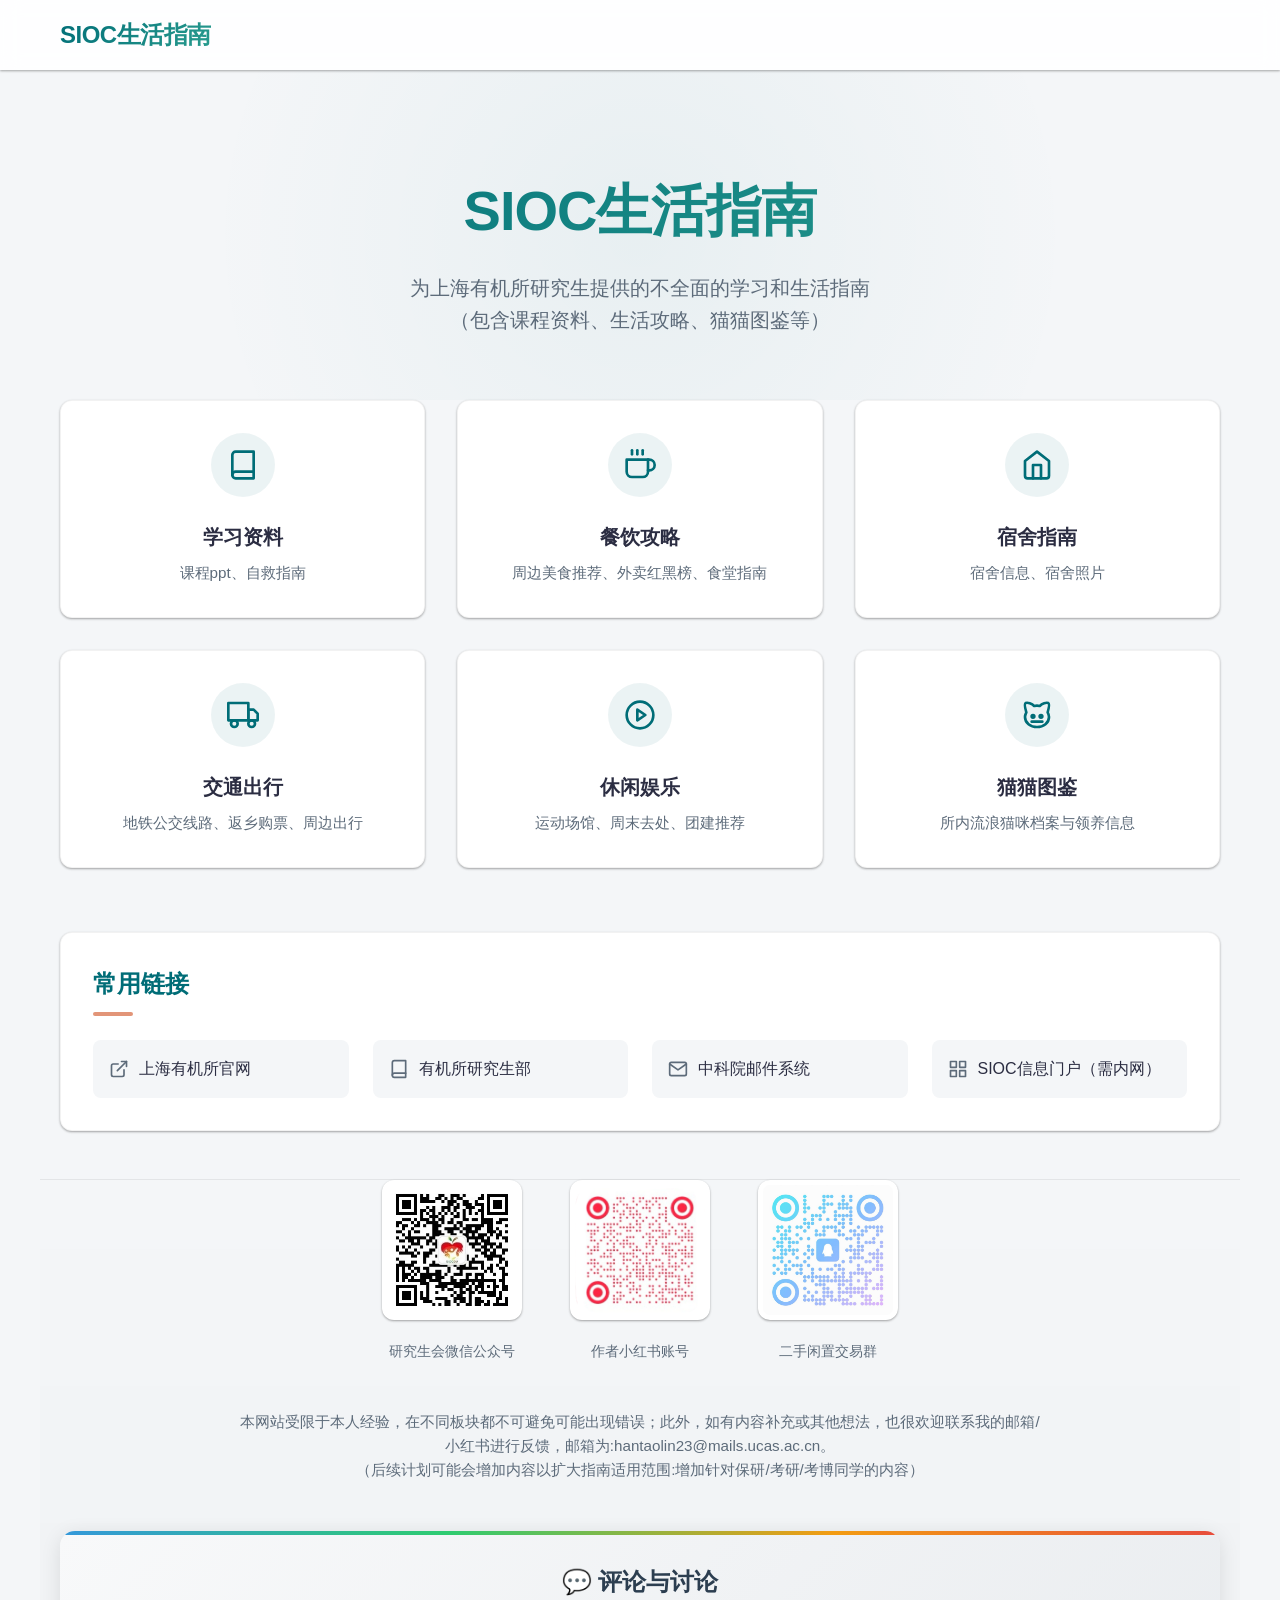
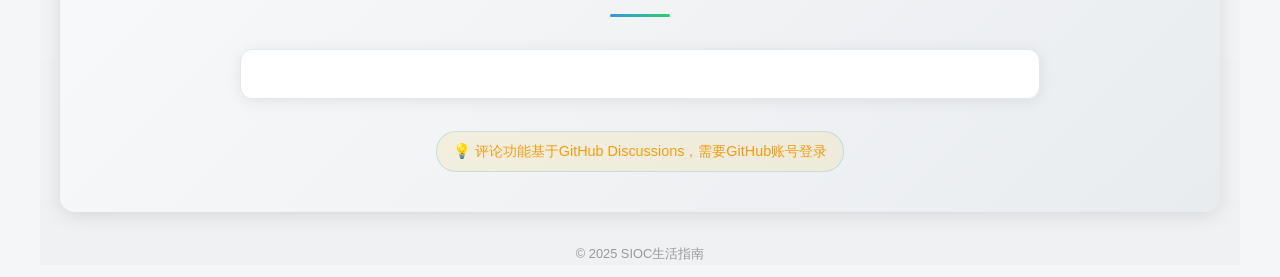
==== commit 684af445: "feat: 添加首页样式和卡片式导航布局 实现新的首页设计，包括： - 添加index.css样式文件 - 创建卡片式导航布局 - 优化英雄区域样式 - 添加常用链接快速访问区域" ====
--- a/index.html
+++ b/index.html
@@ -5,6 +5,7 @@
     <meta name="viewport" content="width=device-width, initial-scale=1.0">
     <title>SIOC生活指南</title>
     <link rel="stylesheet" href="assets/css/common.css">
+    <link rel="stylesheet" href="assets/css/index.css">
     <link rel="stylesheet" href="assets/css/comments.css">
 </head>
 <body>
@@ -16,55 +17,87 @@
         </div>
     </header>
 
-    <div class="container fade-element">
-        <div style="text-align: center; margin: 4rem 0;">
-            <h1 class="main-title">SIOC生活指南</h1>
-            <p class="subtitle">为上海有机所研究生提供的不全面的学习和生活指南<br>（学习资料板块暂只有课程资料）</p>
-        </div>
-    </div>
+    <main class="container">
+        <!-- Hero Section -->
+        <section class="hero-section fade-element">
+            <div class="hero-bg"></div>
+            <h1 class="hero-title">SIOC生活指南</h1>
+            <p class="hero-subtitle">为上海有机所研究生提供的不全面的学习和生活指南<br>（包含课程资料、生活攻略、猫猫图鉴等）</p>
+        </section>
 
-    <main class="container">
-        <div class="content-grid">
-            <div class="section-card fade-element">
-                <h2 class="section-title">学习资料</h2>
-                <div class="section-content">
-                    <p>包含专业课程等学习资源</p>
-                    <ul class="section-list">
-                        <li><a href="./study/courses.html">专业课程资料</a></li>
-                        <li><a href="#">待添加板块</a></li>
-                        <li><a href="#">待添加板块</a></li>
-                        <li><a href="#">待添加板块</a></li>
-                    </ul>
+        <!-- Nav Grid -->
+        <section class="nav-grid fade-element">
+            <a href="study/courses.html" class="nav-card">
+                <div class="nav-icon">
+                    <svg xmlns="http://www.w3.org/2000/svg" width="32" height="32" viewBox="0 0 24 24" fill="none" stroke="currentColor" stroke-width="2" stroke-linecap="round" stroke-linejoin="round"><path d="M4 19.5A2.5 2.5 0 0 1 6.5 17H20"></path><path d="M6.5 2H20v20H6.5A2.5 2.5 0 0 1 4 19.5v-15A2.5 2.5 0 0 1 6.5 2z"></path></svg>
                 </div>
+                <h3>学习资料</h3>
+                <p>课程ppt、自救指南</p>
+            </a>
+            
+            <a href="life/food.html" class="nav-card">
+                <div class="nav-icon">
+                    <svg xmlns="http://www.w3.org/2000/svg" width="32" height="32" viewBox="0 0 24 24" fill="none" stroke="currentColor" stroke-width="2" stroke-linecap="round" stroke-linejoin="round"><path d="M18 8h1a4 4 0 0 1 0 8h-1"></path><path d="M2 8h16v9a4 4 0 0 1-4 4H6a4 4 0 0 1-4-4V8z"></path><line x1="6" y1="1" x2="6" y2="4"></line><line x1="10" y1="1" x2="10" y2="4"></line><line x1="14" y1="1" x2="14" y2="4"></line></svg>
+                </div>
+                <h3>餐饮攻略</h3>
+                <p>周边美食推荐、外卖红黑榜、食堂指南</p>
+            </a>
+
+            <a href="life/accommodation.html" class="nav-card">
+                <div class="nav-icon">
+                    <svg xmlns="http://www.w3.org/2000/svg" width="32" height="32" viewBox="0 0 24 24" fill="none" stroke="currentColor" stroke-width="2" stroke-linecap="round" stroke-linejoin="round"><path d="M3 9l9-7 9 7v11a2 2 0 0 1-2 2H5a2 2 0 0 1-2-2z"></path><polyline points="9 22 9 12 15 12 15 22"></polyline></svg>
+                </div>
+                <h3>宿舍指南</h3>
+                <p>宿舍信息、宿舍照片</p>
+            </a>
+
+            <a href="life/transportation.html" class="nav-card">
+                <div class="nav-icon">
+                    <svg xmlns="http://www.w3.org/2000/svg" width="32" height="32" viewBox="0 0 24 24" fill="none" stroke="currentColor" stroke-width="2" stroke-linecap="round" stroke-linejoin="round"><rect x="1" y="3" width="15" height="13"></rect><polygon points="16 8 20 8 23 11 23 16 16 16 16 8"></polygon><circle cx="5.5" cy="18.5" r="2.5"></circle><circle cx="18.5" cy="18.5" r="2.5"></circle></svg>
+                </div>
+                <h3>交通出行</h3>
+                <p>地铁公交线路、返乡购票、周边出行</p>
+            </a>
+
+            <a href="life/entertainment.html" class="nav-card">
+                <div class="nav-icon">
+                    <svg xmlns="http://www.w3.org/2000/svg" width="32" height="32" viewBox="0 0 24 24" fill="none" stroke="currentColor" stroke-width="2" stroke-linecap="round" stroke-linejoin="round"><circle cx="12" cy="12" r="10"></circle><polygon points="10 8 16 12 10 16 10 8"></polygon></svg>
+                </div>
+                <h3>休闲娱乐</h3>
+                <p>运动场馆、周末去处、团建推荐</p>
+            </a>
+
+            <a href="life/cats.html" class="nav-card">
+                <div class="nav-icon">
+                    <svg xmlns="http://www.w3.org/2000/svg" width="32" height="32" viewBox="0 0 24 24" fill="none" stroke="currentColor" stroke-width="2" stroke-linecap="round" stroke-linejoin="round"><path d="M12 5c.67 0 1.35.09 2 .26 1.78-2 5.03-2.84 6.42-2.26 1.4.58-.42 7-.42 7 .57 1.07 1 2.24 1 3.44C21 17.9 16.97 21 12 21s-9-3.1-9-7.56c0-1.25.5-2.4 1-3.44 0 0-1.89-6.42-.5-7 1.39-.58 4.67.26 6.43 2.26.64-.17 1.33-.26 2-.26z"></path><circle cx="9" cy="13" r="1"></circle><circle cx="15" cy="13" r="1"></circle><path d="M8 17h8"></path></svg>
+                </div>
+                <h3>猫猫图鉴</h3>
+                <p>所内流浪猫咪档案与领养信息</p>
+            </a>
+        </section>
+
+        <!-- Quick Links -->
+        <section class="quick-links fade-element">
+            <h2 class="section-title">常用链接</h2>
+            <div class="links-grid">
+                <a href="http://www.sioc.cas.cn/" target="_blank" class="link-item">
+                    <svg xmlns="http://www.w3.org/2000/svg" width="20" height="20" viewBox="0 0 24 24" fill="none" stroke="currentColor" stroke-width="2" stroke-linecap="round" stroke-linejoin="round"><path d="M18 13v6a2 2 0 0 1-2 2H5a2 2 0 0 1-2-2V8a2 2 0 0 1 2-2h6"></path><polyline points="15 3 21 3 21 9"></polyline><line x1="10" y1="14" x2="21" y2="3"></line></svg>
+                    上海有机所官网
+                </a>
+                <a href="https://sioc.cas.cn/yjsb/" target="_blank" class="link-item">
+                    <svg xmlns="http://www.w3.org/2000/svg" width="20" height="20" viewBox="0 0 24 24" fill="none" stroke="currentColor" stroke-width="2" stroke-linecap="round" stroke-linejoin="round"><path d="M4 19.5A2.5 2.5 0 0 1 6.5 17H20"></path><path d="M6.5 2H20v20H6.5A2.5 2.5 0 0 1 4 19.5v-15A2.5 2.5 0 0 1 6.5 2z"></path></svg>
+                    有机所研究生部
+                </a>
+                <a href="https://mail.cstnet.cn/" target="_blank" class="link-item">
+                    <svg xmlns="http://www.w3.org/2000/svg" width="20" height="20" viewBox="0 0 24 24" fill="none" stroke="currentColor" stroke-width="2" stroke-linecap="round" stroke-linejoin="round"><path d="M4 4h16c1.1 0 2 .9 2 2v12c0 1.1-.9 2-2 2H4c-1.1 0-2-.9-2-2V6c0-1.1.9-2 2-2z"></path><polyline points="22,6 12,13 2,6"></polyline></svg>
+                    中科院邮件系统
+                </a>
+                <a href="http://eip.sioc.ac.cn/wps/portal/!ut/p/z0/04_Sj9CPykssy0xPLMnMz0vMAfIj8nKt8jNTrMoLivV88tMz8_QLsh0VAZSk7Xs!/" target="_blank" class="link-item">
+                    <svg xmlns="http://www.w3.org/2000/svg" width="20" height="20" viewBox="0 0 24 24" fill="none" stroke="currentColor" stroke-width="2" stroke-linecap="round" stroke-linejoin="round"><rect x="3" y="3" width="7" height="7"></rect><rect x="14" y="3" width="7" height="7"></rect><rect x="14" y="14" width="7" height="7"></rect><rect x="3" y="14" width="7" height="7"></rect></svg>
+                    SIOC信息门户（需内网）
+                </a>
             </div>
-
-            <div class="section-card fade-element">
-                <h2 class="section-title">生活信息</h2>
-                <div class="section-content">
-                    <p>涵盖衣食住行等日常生活信息</p>
-                    <ul class="section-list">
-                        <li><a href="./life/entertainment.html">休闲运动</a></li>
-                        <li><a href="./life/accommodation.html">住宿指南</a></li>
-                        <li><a href="./life/food.html">餐饮攻略</a></li>
-                        <li><a href="./life/transportation.html">交通出行</a></li>
-                        <li><a href="./life/cats.html">猫猫图鉴</a></li>
-                    </ul>
-                </div>
-            </div>
-
-            <div class="section-card fade-element">
-                <h2 class="section-title">相关链接</h2>
-                <div class="section-content">
-                    <p>常用网站和微信公众号</p>
-                    <ul class="section-list">
-                        <li><a href="http://www.sioc.cas.cn/" target="_blank">上海有机所官网</a></li>
-                        <li><a href="https://sioc.cas.cn/yjsb/" target="_blank">有机所研究生部</a></li>
-                        <li><a href="https://mail.cstnet.cn/" target="_blank">中国科学院邮件系统</a></li>
-                        <li><a href="http://eip.sioc.ac.cn/wps/portal/!ut/p/z0/04_Sj9CPykssy0xPLMnMz0vMAfIj8nKt8jNTrMoLivV88tMz8_QLsh0VAZSk7Xs!/" target="_blank">SIOC信息门户（需内网）</a></li>
-                    </ul>
-                </div>
-            </div>
-        </div>
+        </section>
     </main>
 
     <footer class="container">
@@ -123,4 +156,4 @@
     <button id="backToTopBtn" title="回到顶部">↑</button>
     <script src="assets/js/common.js"></script>
 </body>
-</html>
+</html>
--- a/assets/css/index.css
+++ b/assets/css/index.css
@@ -0,0 +1,172 @@
+/* Index Specific Styles */
+
+/* Hero Section */
+.hero-section {
+    text-align: center;
+    padding: 6rem 0 4rem;
+    position: relative;
+    overflow: hidden;
+}
+
+.hero-bg {
+    position: absolute;
+    top: -50%;
+    left: 50%;
+    transform: translateX(-50%);
+    width: 100vw;
+    height: 200%;
+    background: radial-gradient(circle at 50% 50%, rgba(0, 109, 119, 0.05) 0%, transparent 60%);
+    z-index: -1;
+    pointer-events: none;
+}
+
+.hero-title {
+    font-size: 3.5rem;
+    font-weight: 800;
+    margin-bottom: 1rem;
+    background: var(--gradient-header);
+    -webkit-background-clip: text;
+    -webkit-text-fill-color: transparent;
+    letter-spacing: -1px;
+}
+
+.hero-subtitle {
+    font-size: 1.25rem;
+    color: var(--text-light);
+    max-width: 600px;
+    margin: 0 auto;
+    line-height: 1.6;
+}
+
+/* Nav Grid */
+.nav-grid {
+    display: grid;
+    grid-template-columns: repeat(auto-fit, minmax(280px, 1fr));
+    gap: 2rem;
+    margin-bottom: 4rem;
+}
+
+.nav-card {
+    background: var(--bg-card);
+    border-radius: var(--border-radius-md);
+    padding: 2rem;
+    text-align: center;
+    text-decoration: none;
+    color: var(--text-main);
+    box-shadow: var(--shadow-sm);
+    border: 1px solid rgba(0,0,0,0.05);
+    transition: all 0.3s ease;
+    display: flex;
+    flex-direction: column;
+    align-items: center;
+    position: relative;
+    overflow: hidden;
+}
+
+.nav-card::before {
+    content: '';
+    position: absolute;
+    top: 0;
+    left: 0;
+    width: 100%;
+    height: 4px;
+    background: var(--primary-color);
+    transform: scaleX(0);
+    transform-origin: left;
+    transition: transform 0.3s ease;
+}
+
+.nav-card:hover {
+    transform: translateY(-8px);
+    box-shadow: var(--shadow-lg);
+}
+
+.nav-card:hover::before {
+    transform: scaleX(1);
+}
+
+.nav-icon {
+    width: 64px;
+    height: 64px;
+    background: rgba(0, 109, 119, 0.08);
+    border-radius: 50%;
+    display: flex;
+    align-items: center;
+    justify-content: center;
+    margin-bottom: 1.5rem;
+    color: var(--primary-color);
+    transition: all 0.3s ease;
+}
+
+.nav-card:hover .nav-icon {
+    background: var(--primary-color);
+    color: white;
+    transform: rotate(15deg);
+}
+
+.nav-card h3 {
+    margin-bottom: 0.5rem;
+    font-size: 1.25rem;
+    color: var(--text-main);
+}
+
+.nav-card p {
+    color: var(--text-light);
+    font-size: 0.95rem;
+    margin: 0;
+}
+
+/* Quick Links Section */
+.quick-links {
+    background: white;
+    border-radius: var(--border-radius-md);
+    padding: 2rem;
+    box-shadow: var(--shadow-sm);
+    margin-bottom: 3rem;
+    border: 1px solid rgba(0,0,0,0.05);
+}
+
+.links-grid {
+    display: grid;
+    grid-template-columns: repeat(auto-fit, minmax(200px, 1fr));
+    gap: 1.5rem;
+    margin-top: 1.5rem;
+}
+
+.link-item {
+    display: flex;
+    align-items: center;
+    padding: 1rem;
+    background: var(--bg-body);
+    border-radius: var(--border-radius-sm);
+    color: var(--text-main);
+    font-weight: 500;
+    transition: all 0.2s ease;
+}
+
+.link-item svg {
+    margin-right: 10px;
+    color: var(--text-light);
+    transition: color 0.2s ease;
+}
+
+.link-item:hover {
+    background: white;
+    box-shadow: var(--shadow-sm);
+    color: var(--primary-color);
+    transform: translateX(5px);
+}
+
+.link-item:hover svg {
+    color: var(--primary-color);
+}
+
+@media (max-width: 768px) {
+    .hero-title {
+        font-size: 2.5rem;
+    }
+    
+    .hero-section {
+        padding: 4rem 0 3rem;
+    }
+}
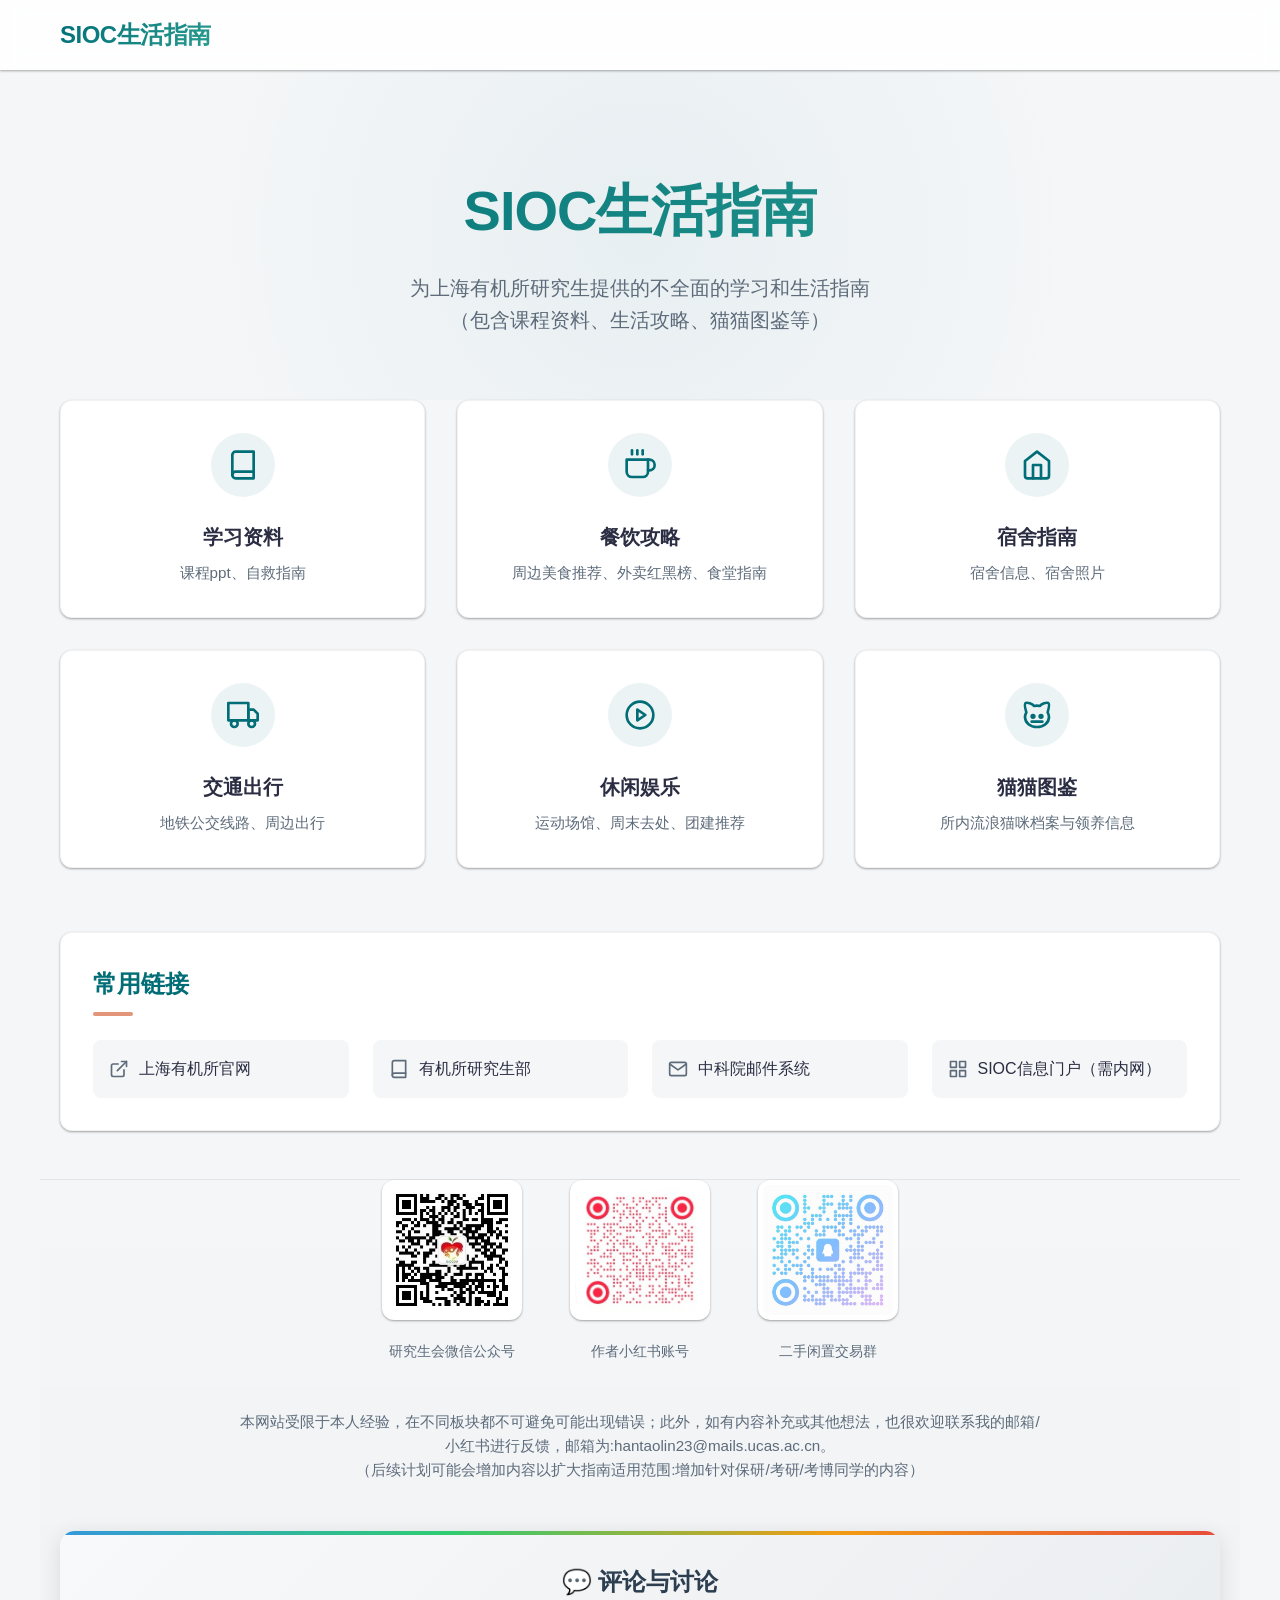
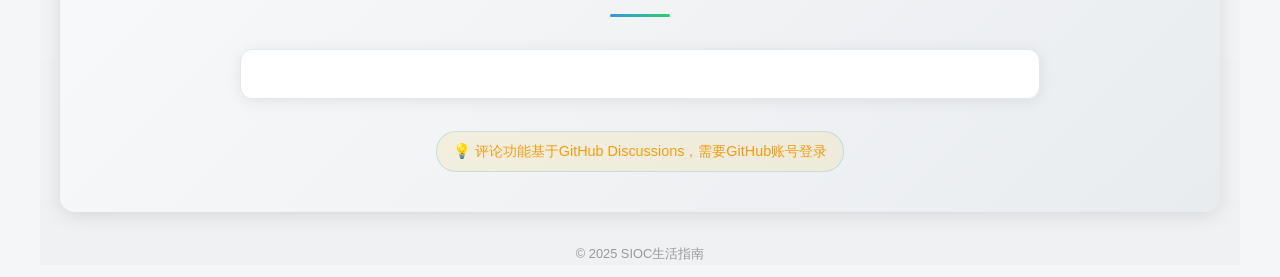
==== commit c180ffc6: "docs(index.html): 移除交通出行描述中的"返乡购票"" ====
--- a/index.html
+++ b/index.html
@@ -56,7 +56,7 @@
                     <svg xmlns="http://www.w3.org/2000/svg" width="32" height="32" viewBox="0 0 24 24" fill="none" stroke="currentColor" stroke-width="2" stroke-linecap="round" stroke-linejoin="round"><rect x="1" y="3" width="15" height="13"></rect><polygon points="16 8 20 8 23 11 23 16 16 16 16 8"></polygon><circle cx="5.5" cy="18.5" r="2.5"></circle><circle cx="18.5" cy="18.5" r="2.5"></circle></svg>
                 </div>
                 <h3>交通出行</h3>
-                <p>地铁公交线路、返乡购票、周边出行</p>
+                <p>地铁公交线路、周边出行</p>
             </a>
 
             <a href="life/entertainment.html" class="nav-card">
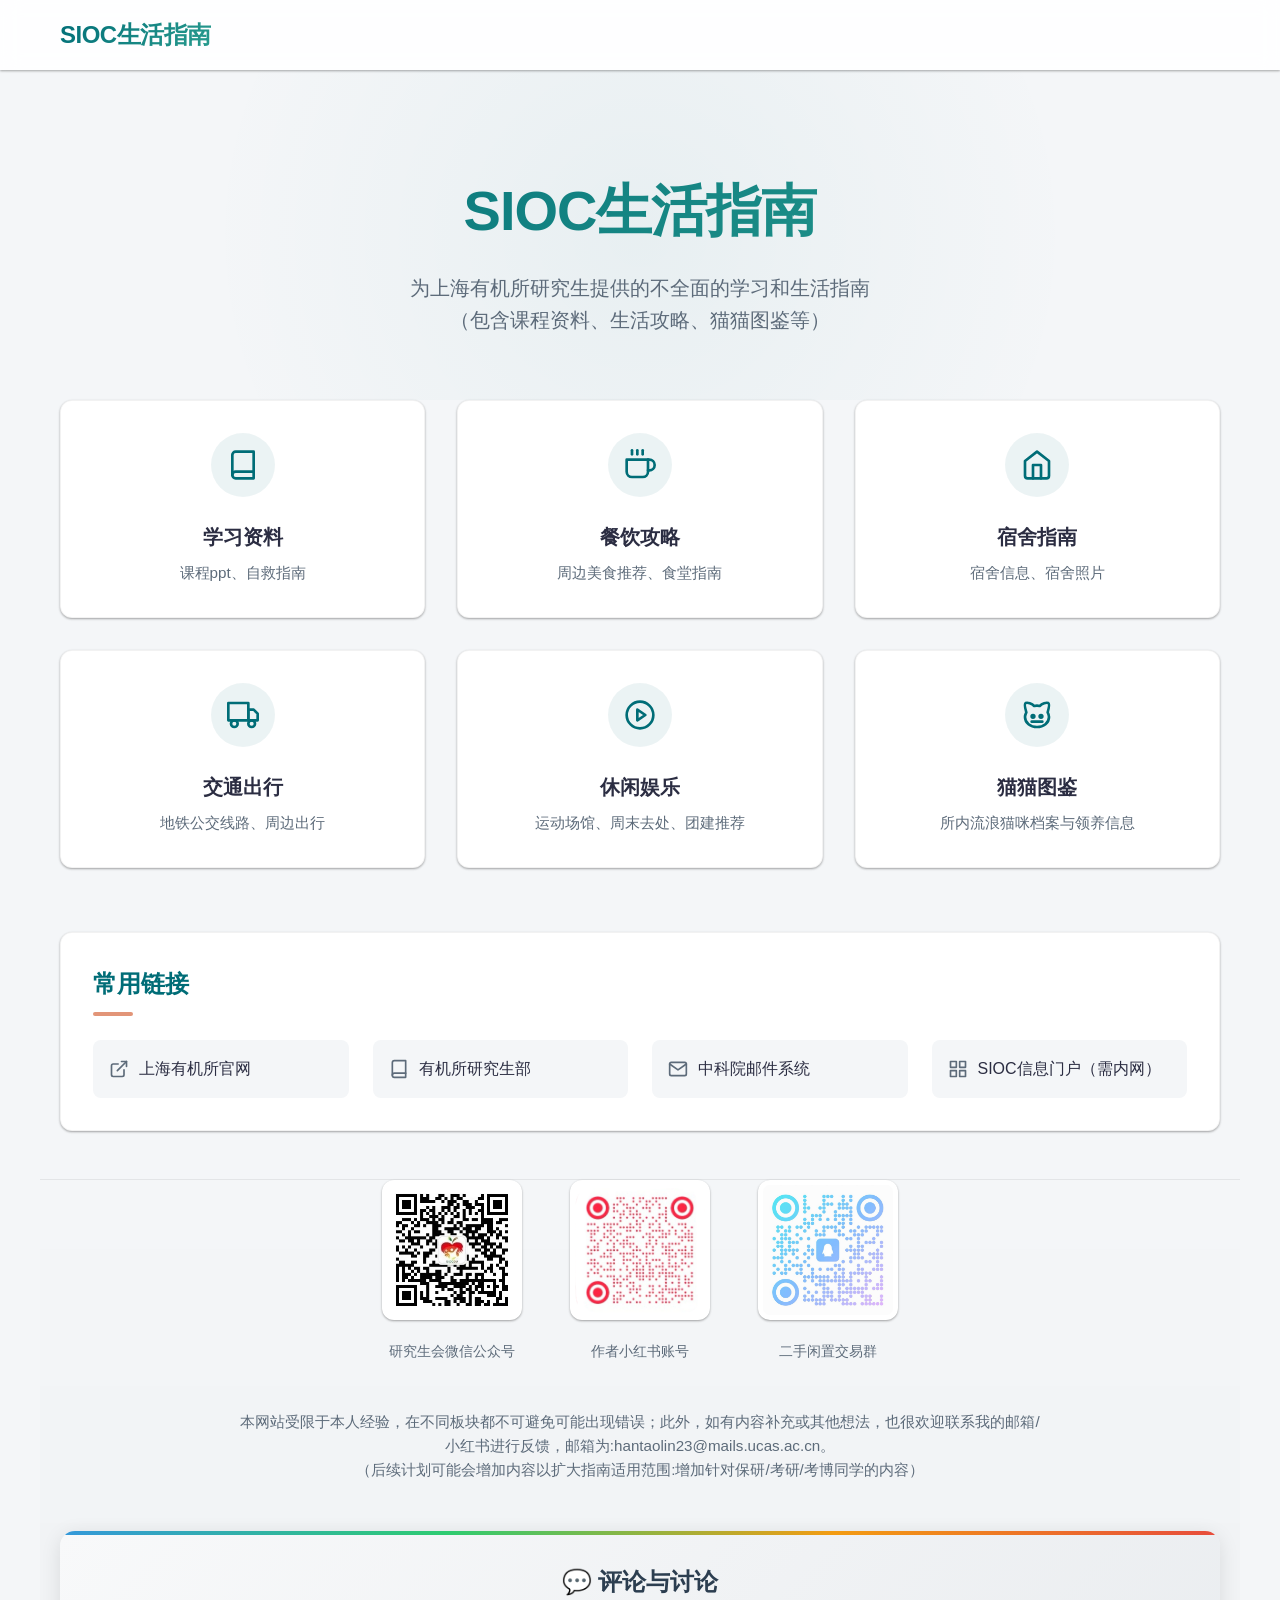
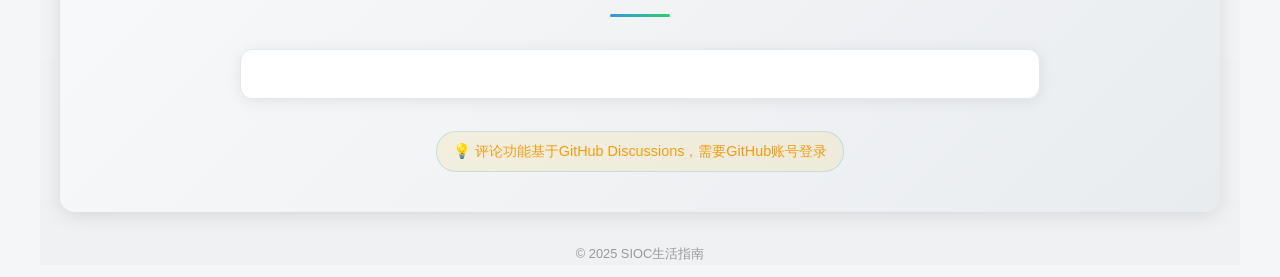
==== commit 1f4ffde9: "docs(index.html): 移除餐饮攻略中的外卖红黑榜内容" ====
--- a/index.html
+++ b/index.html
@@ -40,7 +40,7 @@
                     <svg xmlns="http://www.w3.org/2000/svg" width="32" height="32" viewBox="0 0 24 24" fill="none" stroke="currentColor" stroke-width="2" stroke-linecap="round" stroke-linejoin="round"><path d="M18 8h1a4 4 0 0 1 0 8h-1"></path><path d="M2 8h16v9a4 4 0 0 1-4 4H6a4 4 0 0 1-4-4V8z"></path><line x1="6" y1="1" x2="6" y2="4"></line><line x1="10" y1="1" x2="10" y2="4"></line><line x1="14" y1="1" x2="14" y2="4"></line></svg>
                 </div>
                 <h3>餐饮攻略</h3>
-                <p>周边美食推荐、外卖红黑榜、食堂指南</p>
+                <p>周边美食推荐、食堂指南</p>
             </a>
 
             <a href="life/accommodation.html" class="nav-card">
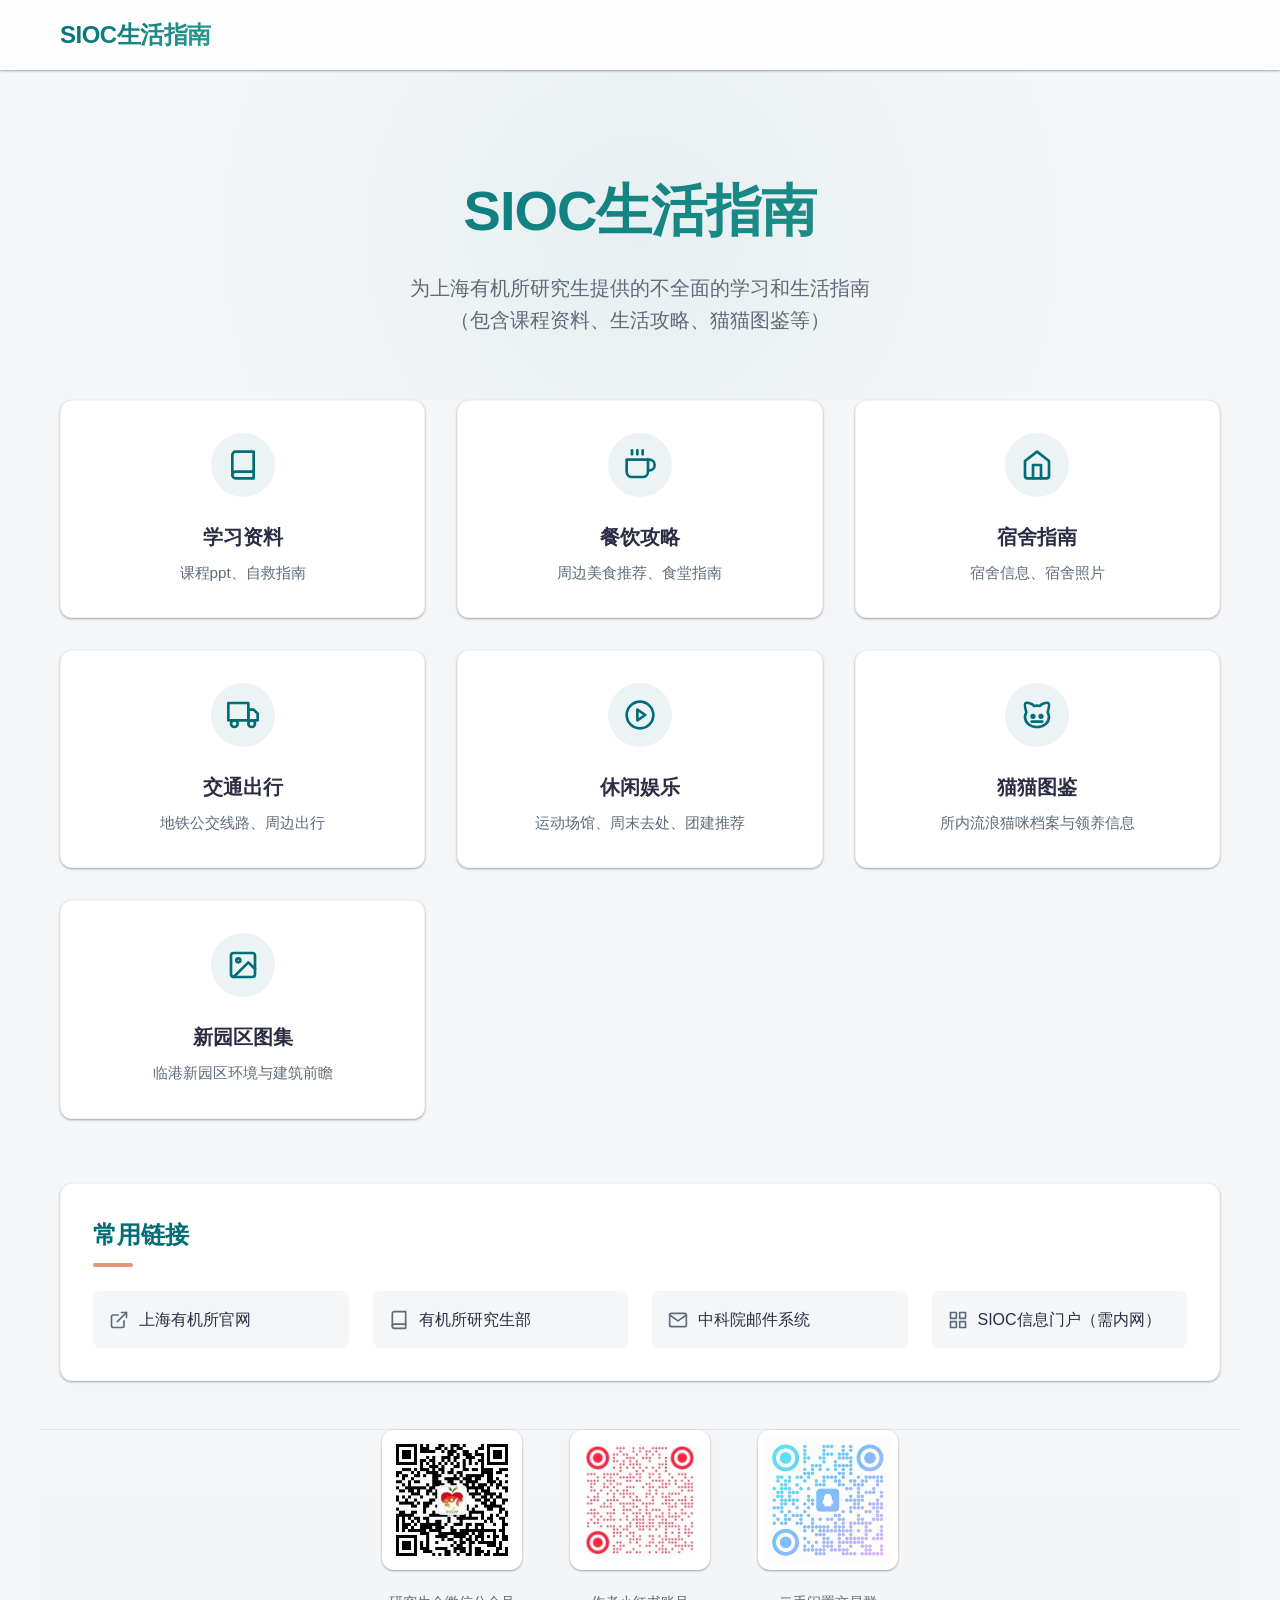
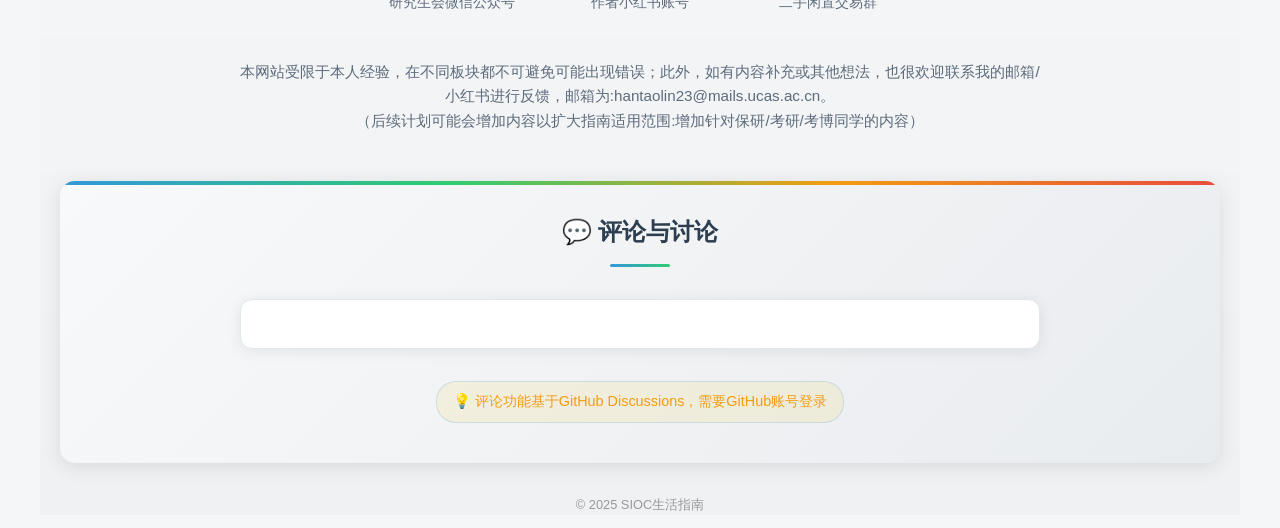
==== commit 93684c83: "feat: 添加临港新园区图集页面及导航链接 - 在首页导航区域新增“新园区图集”卡片，链接至新页面 - 创建临港新园区图集页面，展示新园区环境与建筑图片 - 实现响应式图片画廊布局，支持点击图片模态" ====
--- a/index.html
+++ b/index.html
@@ -73,6 +73,14 @@
                 </div>
                 <h3>猫猫图鉴</h3>
                 <p>所内流浪猫咪档案与领养信息</p>
+            </a>
+
+            <a href="life/lingang.html" class="nav-card">
+                <div class="nav-icon">
+                    <svg xmlns="http://www.w3.org/2000/svg" width="32" height="32" viewBox="0 0 24 24" fill="none" stroke="currentColor" stroke-width="2" stroke-linecap="round" stroke-linejoin="round"><rect x="3" y="3" width="18" height="18" rx="2" ry="2"></rect><circle cx="8.5" cy="8.5" r="1.5"></circle><polyline points="21 15 16 10 5 21"></polyline></svg>
+                </div>
+                <h3>新园区图集</h3>
+                <p>临港新园区环境与建筑前瞻</p>
             </a>
         </section>
 
